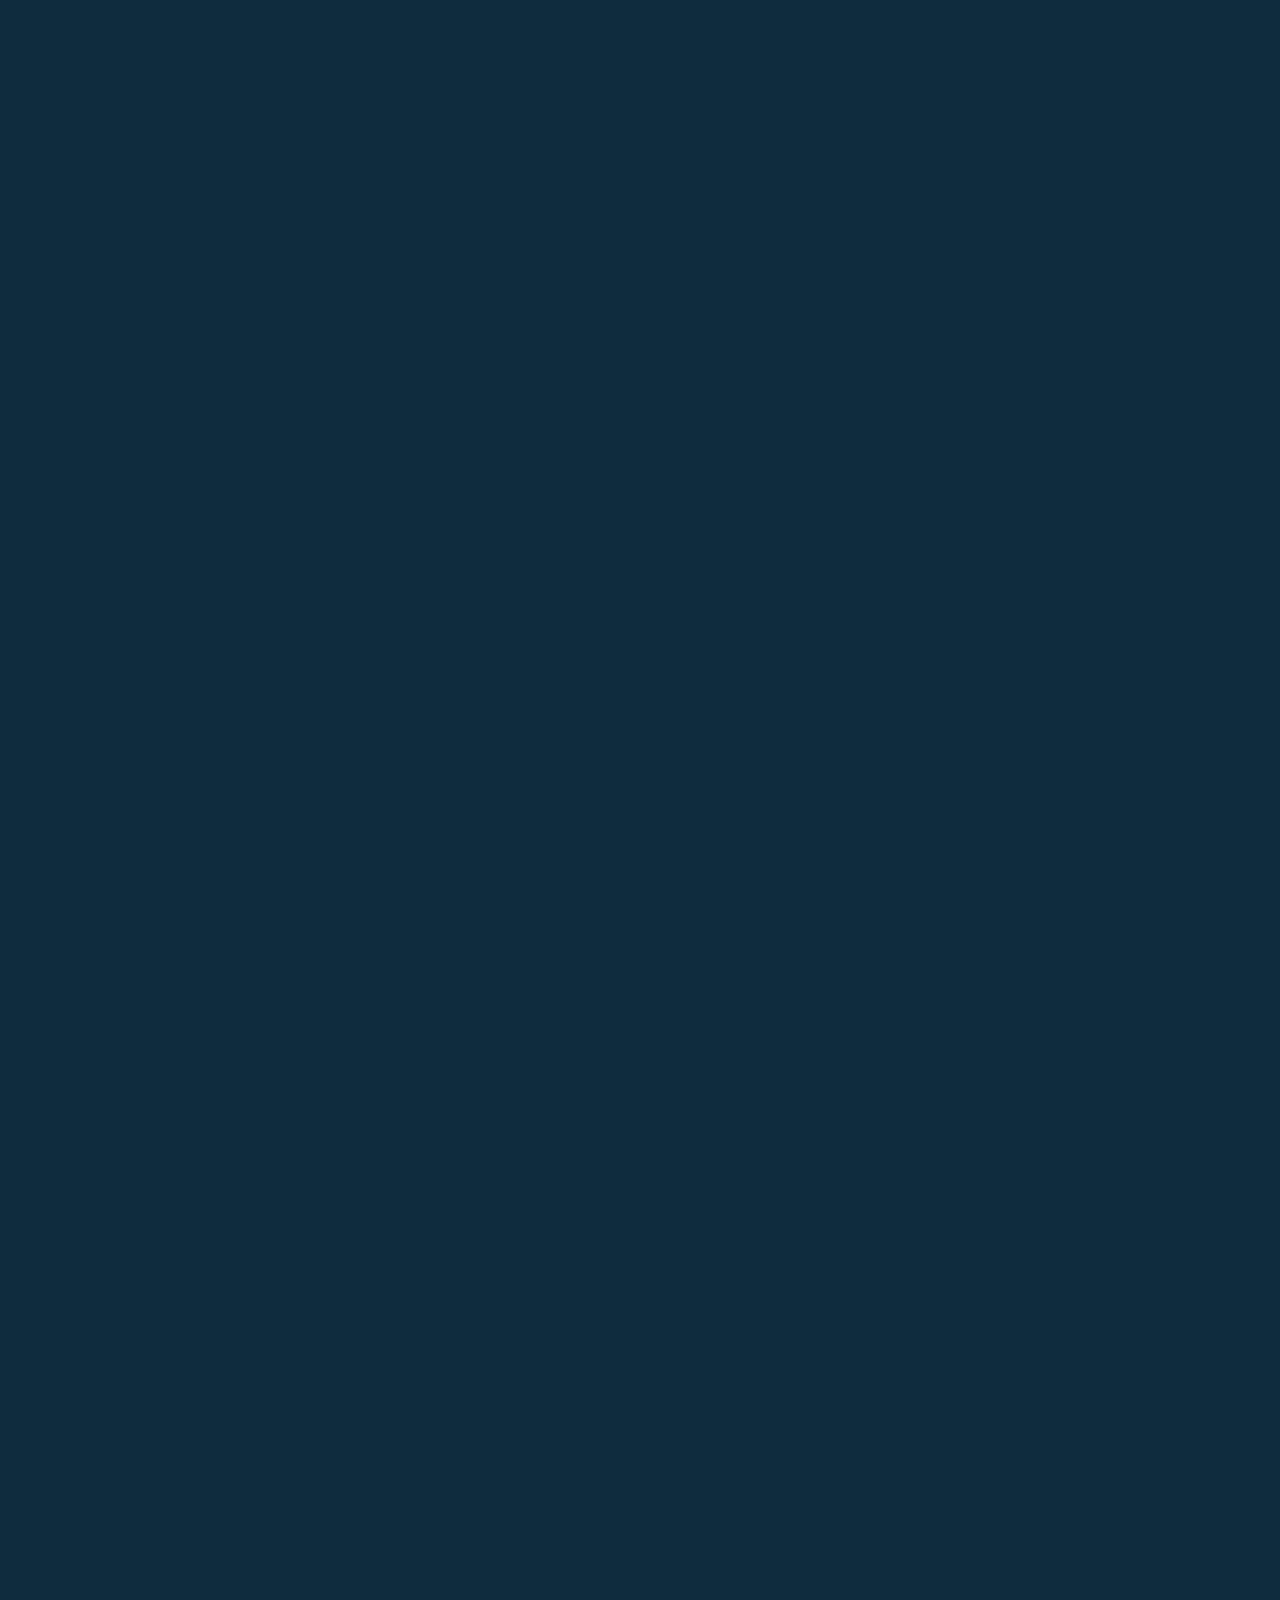
==== plantilla/index.html @ 94bebbf4 "Innovación Aplicada al Sector Productivo: plantilla, UT0 y UT1" ====
<!DOCTYPE html>
<html lang="es">
<head>
<meta charset="utf-8">
<meta name="viewport" content="width=device-width, initial-scale=1">
<title>Plantilla · Innovación Aplicada al Sector Productivo</title>
<link rel="preconnect" href="https://fonts.googleapis.com">
<link href="https://fonts.googleapis.com/css2?family=Plus+Jakarta+Sans:ital,wght@0,400;0,500;0,600;0,700;0,800;1,400;1,700&family=JetBrains+Mono:wght@400;600&display=swap" rel="stylesheet">
<link rel="stylesheet" href="../assets/iasp.css">
</head>
<body>
<deck-stage width="1920" height="1080">

<!-- 01 Portada de módulo -->
<section class="portada" data-label="Portada módulo" data-notas="Portada del módulo. Sustituir curso y subtítulo. La imagen es un WebP transparente en ut00/img/portada.webp; las manchas de color van en CSS." style="position:relative;padding:0;overflow:hidden;background:var(--bg)">
  <img src="../assets/mancha-coral.svg" alt="" style="position:absolute;right:0;top:0;width:480px;height:auto">
  <img src="../assets/mancha-azul.svg" alt="" style="position:absolute;left:0;bottom:0;width:760px;height:auto">
  <img src="../ut00/img/portada.webp" alt="" style="position:absolute;right:-25px;bottom:-127px;height:1121px;width:auto">
  <div style="position:absolute;left:var(--pad-x);top:64px;width:1000px">
    <div style="display:flex;align-items:center;gap:20px">
      <span style="width:20px;height:20px;border-radius:50%;background:var(--coral);display:block"></span>
      <span style="font-size:var(--type-small);font-weight:600;letter-spacing:.04em;text-transform:uppercase;color:var(--navy)">Ciclo Formativo de Grado Medio</span>
    </div>
    <p style="margin-top:84px;font-size:36px;font-weight:700;color:var(--coral)">Módulo profesional CL32</p>
    <h1 style="margin-top:14px;font-size:88px;font-weight:800;line-height:1.02;letter-spacing:-.03em;color:var(--navy)">Innovación<br>Aplicada al<br>Sector Productivo</h1>
    <p style="margin-top:36px;font-size:36px;line-height:1.3;font-weight:500;color:var(--muted);max-width:560px">De las ideas a la acción · Metodologías, proyectos y soluciones reales</p>
  </div>
  <div style="position:absolute;left:var(--pad-x);bottom:72px;font-size:22px;font-weight:600;text-transform:uppercase;letter-spacing:.03em;line-height:1.3;color:var(--navy)">
    <span style="display:block;width:70px;height:6px;border-radius:3px;background:var(--coral);margin-bottom:22px"></span>
    Contenidos actualizados<br>para el curso 2026 / 2027
  </div>
</section>

<!-- 02 Portada de unidad -->
<section data-label="Portada unidad" data-notas="Separador de unidad de trabajo. Cambiar número, título y subtítulo." style="display:flex;flex-direction:column;justify-content:flex-end;padding:var(--pad-top) var(--pad-x) var(--pad-bottom);position:relative;overflow:hidden">
  <span class="mancha arriba-dcha" style="width:640px;color:var(--coral)"></span>
  <span class="mancha abajo-izq" style="width:720px;color:var(--teal)"></span>
  <span class="mancha abajo-izq volteada" style="width:420px;color:var(--yellow)"></span>
  <p style="position:relative;font-size:180px;font-weight:800;line-height:1;color:var(--coral);letter-spacing:-.04em">UT 3</p>
  <h1 style="position:relative;font-size:var(--type-title);font-weight:800;line-height:1.12;max-width:1200px;margin-top:24px;color:var(--navy);text-wrap:balance">Metodologías y herramientas de innovación</h1>
  <p style="position:relative;font-size:var(--type-body);color:var(--muted);margin-top:32px;max-width:1100px;line-height:1.4">Design Thinking, Lean Startup y Business Model Canvas para pasar de un problema real a una propuesta defendible.</p>
</section>

<!-- 03 Índice -->
<section data-label="Índice" data-notas="Índice de contenidos de la unidad. Las sesiones de práctica van intercaladas entre los bloques." style="display:grid;grid-template-columns:1fr 1.4fr;gap:120px;padding:var(--pad-top) var(--pad-x) var(--pad-bottom)">
  <div>
    <p style="font-size:var(--type-small);font-weight:600;color:var(--blue);text-transform:uppercase;letter-spacing:.06em">Unidad 3</p>
    <h2 style="font-size:var(--type-title);font-weight:800;line-height:1.1;margin-top:20px;color:var(--navy)">Contenidos de la unidad</h2>
    <p style="font-size:var(--type-small);color:var(--muted);line-height:1.5;margin-top:var(--gap-title)">Seis sesiones: tres de práctica en equipo, dos de teoría y una de defensa. La teoría va justo antes de la práctica que la necesita.</p>
  </div>
  <ol style="list-style:none;padding:0;display:flex;flex-direction:column">
    <li style="display:grid;grid-template-columns:96px 1fr;align-items:center;padding:26px 0;border-bottom:2px solid var(--line);font-size:var(--type-body)"><span style="font-weight:800;color:var(--blue)">01</span><span>The Wallet Project: Design Thinking en una hora</span></li>
    <li style="display:grid;grid-template-columns:96px 1fr;align-items:center;padding:26px 0;border-bottom:2px solid var(--line);font-size:var(--type-body)"><span style="font-weight:800;color:var(--blue)">02</span><span>Técnicas de pensamiento creativo</span></li>
    <li style="display:grid;grid-template-columns:96px 1fr;align-items:center;padding:26px 0;border-bottom:2px solid var(--line);font-size:var(--type-body)"><span style="font-weight:800;color:var(--blue)">03</span><span>Las cinco fases del Design Thinking</span></li>
    <li style="display:grid;grid-template-columns:96px 1fr;align-items:center;padding:26px 0;border-bottom:2px solid var(--line);font-size:var(--type-body)"><span style="font-weight:800;color:var(--blue)">04</span><span>Lean Startup: crear, medir, aprender</span></li>
    <li style="display:grid;grid-template-columns:96px 1fr;align-items:center;padding:26px 0;border-bottom:2px solid var(--line);font-size:var(--type-body)"><span style="font-weight:800;color:var(--blue)">05</span><span>Business Model Canvas</span></li>
    <li style="display:grid;grid-template-columns:96px 1fr;align-items:center;padding:26px 0;font-size:var(--type-body)"><span style="font-weight:800;color:var(--blue)">06</span><span>Plan de implementación y viabilidad sencilla</span></li>
  </ol>
</section>

<!-- 04 Objetivos -->
<section data-label="Objetivos" data-notas="Criterios del RA3 en lenguaje de alumno." style="padding:var(--pad-top) var(--pad-x) var(--pad-bottom);display:flex;flex-direction:column">
  <p style="font-size:var(--type-small);font-weight:600;color:var(--blue);text-transform:uppercase;letter-spacing:.06em">Resultado de aprendizaje 3</p>
  <h2 style="font-size:var(--type-title);font-weight:800;line-height:1.1;margin-top:20px;color:var(--navy)">Qué vas a saber hacer</h2>
  <div style="display:grid;grid-template-columns:repeat(3,1fr);gap:40px;margin-top:var(--gap-title)">
    <div style="background:var(--white);border-radius:20px;padding:48px 44px;display:flex;flex-direction:column;gap:24px;box-shadow:0 2px 0 var(--line)">
      <span style="width:64px;height:64px;border-radius:16px;background:var(--coral);color:var(--white);display:grid;place-items:center;font-size:var(--type-small);font-weight:800">1</span>
      <p style="font-size:var(--type-body);font-weight:700;line-height:1.25;color:var(--navy)">Usar Design Thinking, Lean Startup y Canvas para generar ideas</p>
      <p style="font-size:var(--type-small);color:var(--muted);line-height:1.45">Con un reto real, en equipo y con entregables hechos en clase.</p>
    </div>
    <div style="background:var(--white);border-radius:20px;padding:48px 44px;display:flex;flex-direction:column;gap:24px;box-shadow:0 2px 0 var(--line)">
      <span style="width:64px;height:64px;border-radius:16px;background:var(--teal);color:var(--navy);display:grid;place-items:center;font-size:var(--type-small);font-weight:800">2</span>
      <p style="font-size:var(--type-body);font-weight:700;line-height:1.25;color:var(--navy)">Detectar oportunidades de innovación en una empresa del sector</p>
      <p style="font-size:var(--type-small);color:var(--muted);line-height:1.45">Entrevistar, observar y definir el problema antes de buscar la solución.</p>
    </div>
    <div style="background:var(--white);border-radius:20px;padding:48px 44px;display:flex;flex-direction:column;gap:24px;box-shadow:0 2px 0 var(--line)">
      <span style="width:64px;height:64px;border-radius:16px;background:var(--yellow);color:var(--navy);display:grid;place-items:center;font-size:var(--type-small);font-weight:800">3</span>
      <p style="font-size:var(--type-body);font-weight:700;line-height:1.25;color:var(--navy)">Planificar la propuesta y valorar si es viable</p>
      <p style="font-size:var(--type-small);color:var(--muted);line-height:1.45">Un plan de implementación básico y una cuenta sencilla de ingresos y gastos.</p>
    </div>
  </div>
</section>

<!-- 05 Texto + imagen -->
<section data-label="Texto + imagen" data-notas="Plantilla estándar de contenido con una figura a la derecha. La figura lleva crédito al pasar el ratón y se amplía con clic." style="display:grid;grid-template-columns:1fr 760px;gap:100px;padding:var(--pad-top) var(--pad-x) var(--pad-bottom)">
  <div style="display:flex;flex-direction:column">
    <p style="font-size:var(--type-small);font-weight:600;color:var(--blue);text-transform:uppercase;letter-spacing:.06em">3.1 Empatizar</p>
    <h2 style="font-size:var(--type-title);font-weight:800;line-height:1.1;margin-top:20px;color:var(--navy);text-wrap:balance">Antes de la solución, el problema</h2>
    <p style="font-size:var(--type-body);line-height:1.5;margin-top:var(--gap-title)">La fase de empatía sirve para entender qué necesita la persona para la que diseñas, no qué te gustaría venderle. Se pregunta, se observa y se anota sin juzgar.</p>
    <ul style="padding:0;list-style:none;display:flex;flex-direction:column;gap:var(--gap-item);margin-top:var(--gap-item);font-size:var(--type-body);line-height:1.4">
      <li style="display:flex;gap:24px"><span style="color:var(--yellow);font-weight:800">—</span><span>Entrevista en profundidad: preguntar por qué, no solo qué</span></li>
      <li style="display:flex;gap:24px"><span style="color:var(--yellow);font-weight:800">—</span><span>Observación directa de cómo usa el producto o servicio</span></li>
      <li style="display:flex;gap:24px"><span style="color:var(--yellow);font-weight:800">—</span><span>Mapa de empatía: qué piensa, oye, ve, dice y hace</span></li>
    </ul>
  </div>
  <div style="display:flex;flex-direction:column;gap:20px;min-height:0">
    <figure class="foto" style="flex:1">
      <img src="img/mapa-empatia.jpg" alt="Mapa de empatía rellenado en una sesión de trabajo" title="Imagen de muestra · elaboración propia">
      <figcaption class="credito"><b>Mapa de empatía</b>. Imagen de muestra, elaboración propia. Sustituir por la foto real con su crédito y licencia.</figcaption>
    </figure>
    <p style="font-size:var(--type-caption);color:var(--muted);line-height:1.4">Figura 3.1. Mapa de empatía de un equipo. Haz clic en la foto para verla en grande.</p>
  </div>
</section>

<!-- 06 Definición -->
<section data-label="Definición" data-notas="Concepto clave en grande. Definición de la RAE en una tarjeta tipo nota adhesiva; la fuente va debajo." style="padding:var(--pad-top) var(--pad-x) var(--pad-bottom);display:grid;grid-template-columns:1fr 1fr;gap:120px;align-items:center;position:relative;overflow:hidden">
  <span class="mancha abajo-izq volteada" style="width:520px;color:var(--teal)"></span>
  <div style="position:relative">
    <p style="font-size:var(--type-small);font-weight:600;color:var(--coral);text-transform:uppercase;letter-spacing:.06em">Concepto clave</p>
    <h2 style="font-size:var(--type-hero);font-weight:800;line-height:1.02;margin-top:24px;letter-spacing:-.02em;color:var(--navy)">Innovación</h2>
  </div>
  <div style="position:relative;background:var(--yellow);color:var(--navy);border-radius:8px;padding:64px 60px;transform:rotate(-1.5deg);box-shadow:0 18px 40px rgba(23,36,51,.14)">
    <p style="font-size:var(--type-subtitle);font-weight:700;line-height:1.3">Creación o modificación de un producto, y su introducción en un mercado.</p>
    <p style="font-size:var(--type-caption);line-height:1.5;margin-top:var(--gap-item);color:rgba(23,36,51,.7)">Real Academia Española, <em>Diccionario de la lengua española</em>, entrada «innovación», acepción 2.</p>
  </div>
</section>

<!-- 07 Pasos -->
<section data-label="Pasos" data-notas="Procedimiento en pasos numerados. Aquí, las cinco fases del Design Thinking." style="padding:var(--pad-top) var(--pad-x) var(--pad-bottom);display:flex;flex-direction:column">
  <p style="font-size:var(--type-small);font-weight:600;color:var(--blue);text-transform:uppercase;letter-spacing:.06em">3.2 Design Thinking</p>
  <h2 style="font-size:var(--type-title);font-weight:800;line-height:1.1;margin-top:20px;color:var(--navy)">Las cinco fases</h2>
  <div style="display:grid;grid-template-columns:repeat(5,1fr);gap:32px;margin-top:var(--gap-title)">
    <div style="display:flex;flex-direction:column;gap:28px">
      <div style="display:flex;align-items:center;gap:20px"><span style="width:72px;height:72px;border-radius:50%;background:var(--coral);color:var(--white);display:grid;place-items:center;font-size:var(--type-small);font-weight:800;flex:none">1</span><span style="flex:1;height:4px;background:var(--line)"></span></div>
      <p style="font-size:var(--type-body);font-weight:700;color:var(--navy);line-height:1.25">Empatizar</p>
      <p style="font-size:var(--type-small);color:var(--muted);line-height:1.45">Entrevistar y observar a las personas.</p>
    </div>
    <div style="display:flex;flex-direction:column;gap:28px">
      <div style="display:flex;align-items:center;gap:20px"><span style="width:72px;height:72px;border-radius:50%;background:var(--orange);color:var(--white);display:grid;place-items:center;font-size:var(--type-small);font-weight:800;flex:none">2</span><span style="flex:1;height:4px;background:var(--line)"></span></div>
      <p style="font-size:var(--type-body);font-weight:700;color:var(--navy);line-height:1.25">Definir</p>
      <p style="font-size:var(--type-small);color:var(--muted);line-height:1.45">Escribir el problema como un reto concreto.</p>
    </div>
    <div style="display:flex;flex-direction:column;gap:28px">
      <div style="display:flex;align-items:center;gap:20px"><span style="width:72px;height:72px;border-radius:50%;background:var(--yellow);color:var(--navy);display:grid;place-items:center;font-size:var(--type-small);font-weight:800;flex:none">3</span><span style="flex:1;height:4px;background:var(--line)"></span></div>
      <p style="font-size:var(--type-body);font-weight:700;color:var(--navy);line-height:1.25">Idear</p>
      <p style="font-size:var(--type-small);color:var(--muted);line-height:1.45">Muchas ideas, sin filtrar todavía.</p>
    </div>
    <div style="display:flex;flex-direction:column;gap:28px">
      <div style="display:flex;align-items:center;gap:20px"><span style="width:72px;height:72px;border-radius:50%;background:var(--teal);color:var(--navy);display:grid;place-items:center;font-size:var(--type-small);font-weight:800;flex:none">4</span><span style="flex:1;height:4px;background:var(--line)"></span></div>
      <p style="font-size:var(--type-body);font-weight:700;color:var(--navy);line-height:1.25">Prototipar</p>
      <p style="font-size:var(--type-small);color:var(--muted);line-height:1.45">Construir algo barato que se pueda tocar.</p>
    </div>
    <div style="display:flex;flex-direction:column;gap:28px">
      <div style="display:flex;align-items:center;gap:20px"><span style="width:72px;height:72px;border-radius:50%;background:var(--pink);color:var(--navy);display:grid;place-items:center;font-size:var(--type-small);font-weight:800;flex:none">5</span></div>
      <p style="font-size:var(--type-body);font-weight:700;color:var(--navy);line-height:1.25">Testear</p>
      <p style="font-size:var(--type-small);color:var(--muted);line-height:1.45">Probarlo con el usuario y anotar qué cambiar.</p>
    </div>
  </div>
</section>

<!-- 08 Tabla -->
<section data-label="Tabla" data-notas="Plantilla de tabla. Los datos de la tabla se citan en el pie." style="padding:var(--pad-top) var(--pad-x) var(--pad-bottom);display:flex;flex-direction:column">
  <p style="font-size:var(--type-small);font-weight:600;color:var(--blue);text-transform:uppercase;letter-spacing:.06em">3.3 Idear</p>
  <h2 style="font-size:var(--type-title);font-weight:800;line-height:1.1;margin-top:20px;color:var(--navy)">Técnicas de pensamiento creativo</h2>
  <table style="width:100%;border-collapse:collapse;margin-top:var(--gap-title);font-size:var(--type-small);background:var(--white);border-radius:20px;overflow:hidden">
    <thead>
      <tr style="background:var(--teal);color:var(--navy);text-align:left">
        <th style="padding:26px 36px;font-weight:700">Técnica</th>
        <th style="padding:26px 36px;font-weight:700">Qué se hace</th>
        <th style="padding:26px 36px;font-weight:700">Cuándo usarla</th>
      </tr>
    </thead>
    <tbody>
      <tr style="border-bottom:2px solid var(--line)"><td style="padding:26px 36px;font-weight:700;color:var(--navy)">Lluvia de ideas</td><td style="padding:26px 36px">Todas las ideas valen, se anotan sin discutirlas</td><td style="padding:26px 36px">Al empezar, para abrir opciones</td></tr>
      <tr style="border-bottom:2px solid var(--line)"><td style="padding:26px 36px;font-weight:700;color:var(--navy)">SCAMPER</td><td style="padding:26px 36px">Siete preguntas sobre un producto que ya existe</td><td style="padding:26px 36px">Para mejorar algo conocido</td></tr>
      <tr style="border-bottom:2px solid var(--line)"><td style="padding:26px 36px;font-weight:700;color:var(--navy)">Seis sombreros</td><td style="padding:26px 36px">Cada persona mira la idea desde un punto de vista</td><td style="padding:26px 36px">Para evaluar una idea sin discutir</td></tr>
      <tr><td style="padding:26px 36px;font-weight:700;color:var(--navy)">Crazy 8s</td><td style="padding:26px 36px">Ocho bocetos en ocho minutos, uno por minuto</td><td style="padding:26px 36px">Para forzar cantidad y rapidez</td></tr>
    </tbody>
  </table>
  <p style="font-size:var(--type-caption);color:var(--muted);margin-top:28px">Tabla 3.1. Resumen de las técnicas vistas en clase.</p>
</section>

<!-- 09 Comparativa -->
<section data-label="Comparativa" data-notas="Dos columnas enfrentadas, una de color y otra blanca." style="padding:var(--pad-top) var(--pad-x) var(--pad-bottom);display:flex;flex-direction:column">
  <p style="font-size:var(--type-small);font-weight:600;color:var(--blue);text-transform:uppercase;letter-spacing:.06em">3.4 Lean Startup</p>
  <h2 style="font-size:var(--type-title);font-weight:800;line-height:1.1;margin-top:20px;color:var(--navy)">Prototipo frente a producto mínimo viable</h2>
  <div style="display:grid;grid-template-columns:1fr 1fr;gap:48px;margin-top:var(--gap-title);flex:1">
    <div style="background:var(--teal);color:var(--navy);border-radius:24px;padding:56px">
      <h3 style="font-size:var(--type-subtitle);font-weight:800">Prototipo</h3>
      <ul style="padding:0;list-style:none;display:flex;flex-direction:column;gap:var(--gap-item);margin-top:40px;font-size:var(--type-small);line-height:1.4">
        <li style="display:flex;gap:20px"><span style="color:var(--white)">●</span><span>Sirve para probar una idea con usuarios</span></li>
        <li style="display:flex;gap:20px"><span style="color:var(--white)">●</span><span>Puede ser de papel, cartón o piezas de Lego</span></li>
        <li style="display:flex;gap:20px"><span style="color:var(--white)">●</span><span>No se vende: se enseña y se tira</span></li>
      </ul>
    </div>
    <div style="background:var(--white);border:3px solid var(--line);border-radius:24px;padding:56px">
      <h3 style="font-size:var(--type-subtitle);font-weight:800;color:var(--navy)">Producto mínimo viable</h3>
      <ul style="padding:0;list-style:none;display:flex;flex-direction:column;gap:var(--gap-item);margin-top:40px;font-size:var(--type-small);line-height:1.4">
        <li style="display:flex;gap:20px"><span style="color:var(--coral)">●</span><span>Versión mínima que llega a clientes reales</span></li>
        <li style="display:flex;gap:20px"><span style="color:var(--coral)">●</span><span>Funciona de verdad, aunque haga poco</span></li>
        <li style="display:flex;gap:20px"><span style="color:var(--coral)">●</span><span>Se mide su uso y se decide si seguir o cambiar</span></li>
      </ul>
    </div>
  </div>
</section>

<!-- 10 Código: plantilla de texto -->
<section data-label="Código" data-notas="Bloque monoespaciado oscuro (como la pantalla del portátil de la portada) para fórmulas o plantillas de texto que se rellenan. Aquí, la frase de punto de vista de The Wallet Project." style="display:grid;grid-template-columns:1fr 1.25fr;gap:96px;padding:var(--pad-top) var(--pad-x) var(--pad-bottom)">
  <div>
    <p style="font-size:var(--type-small);font-weight:600;color:var(--blue);text-transform:uppercase;letter-spacing:.06em">3.2 Definir</p>
    <h2 style="font-size:var(--type-title);font-weight:800;line-height:1.1;margin-top:20px;color:var(--navy);text-wrap:balance">La frase de punto de vista</h2>
    <p style="font-size:var(--type-small);line-height:1.5;color:var(--muted);margin-top:var(--gap-title)">Resume lo que has aprendido en la entrevista en una sola frase. La <code style="font-family:'JetBrains Mono',monospace;background:rgba(83,210,206,.25);padding:2px 12px;border-radius:8px;color:var(--navy)">necesidad</code> es un verbo, no una solución. El <code style="font-family:'JetBrains Mono',monospace;background:rgba(83,210,206,.25);padding:2px 12px;border-radius:8px;color:var(--navy)">hallazgo</code> es algo que te ha sorprendido.</p>
  </div>
  <div style="background:var(--dark);border-radius:20px;overflow:hidden;display:flex;flex-direction:column;box-shadow:0 18px 40px rgba(23,36,51,.18)">
    <div style="display:flex;align-items:center;gap:16px;padding:20px 32px;background:rgba(255,255,255,.06);font-size:var(--type-caption);color:#9FB8C2">
      <span style="width:16px;height:16px;border-radius:50%;background:var(--coral);display:block"></span>
      <span style="width:16px;height:16px;border-radius:50%;background:var(--yellow);display:block;margin-left:-6px"></span>
      <span style="width:16px;height:16px;border-radius:50%;background:var(--teal);display:block;margin-left:-6px"></span>
      <span style="margin-left:12px">plantilla — punto de vista</span>
    </div>
    <pre style="margin:0;padding:40px;font-family:'JetBrains Mono',monospace;font-size:var(--type-small);line-height:1.6;color:#EAF2F4;white-space:pre-wrap"><span style="color:var(--yellow)">[Nombre]</span> necesita una forma de
<span style="color:var(--yellow)">[necesidad, con verbo]</span>
porque / pero / sorprendentemente
<span style="color:var(--yellow)">[hallazgo de la entrevista]</span>.

<span style="color:var(--teal)">Ejemplo:</span> Marta necesita una forma de
llevar solo lo imprescindible
porque odia notar la cartera en el bolsillo.</pre>
  </div>
</section>

<!-- 11 Imagen completa -->
<section data-label="Imagen completa" data-notas="Foto a sangre con título en placa. El crédito está en la figura, a la derecha para no quedar bajo la placa." style="position:relative;padding:0;overflow:hidden;background:var(--dark)">
  <figure class="foto credito-dcha" style="position:absolute;inset:0;border-radius:0">
    <img src="img/sesion.jpg" alt="Sesión de prototipado en el aula" title="Imagen de muestra · elaboración propia">
    <figcaption class="credito"><b>Sesión de prototipado</b>. Imagen de muestra, elaboración propia.</figcaption>
  </figure>
  <div style="position:absolute;left:var(--pad-x);bottom:var(--pad-bottom);background:var(--dark);color:var(--white);padding:40px 56px;border-radius:20px;max-width:1000px;pointer-events:none">
    <p style="font-size:var(--type-small);font-weight:600;color:var(--yellow);text-transform:uppercase;letter-spacing:.06em">Figura 3.4</p>
    <h2 style="font-size:var(--type-subtitle);font-weight:800;line-height:1.15;margin-top:12px">Sesión de prototipado en el aula</h2>
  </div>
</section>

<!-- 12 Dos imágenes -->
<section data-label="Dos imágenes" data-notas="Dos figuras con pie, cada una con su crédito." style="padding:var(--pad-top) var(--pad-x) var(--pad-bottom);display:flex;flex-direction:column">
  <p style="font-size:var(--type-small);font-weight:600;color:var(--blue);text-transform:uppercase;letter-spacing:.06em">3.2 Prototipar</p>
  <h2 style="font-size:var(--type-title);font-weight:800;line-height:1.1;margin-top:20px;color:var(--navy)">Baja y alta fidelidad</h2>
  <div style="display:grid;grid-template-columns:1fr 1fr;gap:48px;margin-top:var(--gap-title);flex:1;min-height:0">
    <div style="display:flex;flex-direction:column;gap:20px;min-height:0">
      <figure class="foto" style="flex:1">
        <img src="img/prototipo-papel.jpg" alt="Prototipo de una aplicación dibujado en papel" title="Imagen de muestra · elaboración propia">
        <figcaption class="credito"><b>Prototipo en papel</b>. Imagen de muestra, elaboración propia.</figcaption>
      </figure>
      <p style="font-size:var(--type-small);line-height:1.4"><strong style="color:var(--navy)">Baja fidelidad.</strong> Papel, cartulina o Lego. Se hace en minutos y se cambia sin pena.</p>
    </div>
    <div style="display:flex;flex-direction:column;gap:20px;min-height:0">
      <figure class="foto" style="flex:1">
        <img src="img/prototipo-digital.jpg" alt="Prototipo digital de una aplicación en pantalla" title="Imagen de muestra · elaboración propia">
        <figcaption class="credito"><b>Prototipo digital</b>. Imagen de muestra, elaboración propia.</figcaption>
      </figure>
      <p style="font-size:var(--type-small);line-height:1.4"><strong style="color:var(--navy)">Alta fidelidad.</strong> Pantallas navegables hechas con una herramienta de diseño. Solo cuando la idea ya está probada.</p>
    </div>
  </div>
</section>

<!-- 13 Galería -->
<section data-label="Galería" data-notas="Varias fotos en el mismo hueco. Cada elemento de la lista con data-ir salta a su foto." style="display:grid;grid-template-columns:1fr 760px;gap:96px;padding:var(--pad-top) var(--pad-x) var(--pad-bottom)">
  <div style="display:flex;flex-direction:column;min-width:0">
    <p style="font-size:var(--type-small);font-weight:600;color:var(--blue);text-transform:uppercase;letter-spacing:.06em">3.1 Empatizar</p>
    <h2 style="font-size:var(--type-title);font-weight:800;line-height:1.1;margin-top:20px;color:var(--navy);text-wrap:balance">Tres herramientas para conocer al usuario</h2>
    <p style="font-size:var(--type-small);line-height:1.5;color:var(--muted);margin-top:var(--gap-item)">Pulsa cada herramienta para ver su foto.</p>
    <div style="display:flex;flex-direction:column;gap:22px;margin-top:var(--gap-item)">
      <div data-ir="1" style="display:flex;gap:28px;align-items:flex-start;padding:10px 14px;margin:-10px -14px">
        <span style="width:64px;height:64px;border-radius:50%;background:var(--blue);color:var(--white);display:grid;place-items:center;font-size:var(--type-caption);font-weight:800;flex:none">1</span>
        <div><p style="font-size:var(--type-small);font-weight:700;color:var(--navy);line-height:1.25">Entrevista en profundidad</p><p style="font-size:var(--type-caption);color:var(--muted);line-height:1.45;margin-top:6px">Preguntas abiertas, silencios y muchos porqués. Se graba con permiso.</p></div>
      </div>
      <div data-ir="2" style="display:flex;gap:28px;align-items:flex-start;padding:10px 14px;margin:-10px -14px">
        <span style="width:64px;height:64px;border-radius:50%;background:var(--blue);color:var(--white);display:grid;place-items:center;font-size:var(--type-caption);font-weight:800;flex:none">2</span>
        <div><p style="font-size:var(--type-small);font-weight:700;color:var(--navy);line-height:1.25">Los cinco porqués</p><p style="font-size:var(--type-caption);color:var(--muted);line-height:1.45;margin-top:6px">Preguntar por qué cinco veces seguidas hasta llegar a la causa de fondo.</p></div>
      </div>
      <div data-ir="3" style="display:flex;gap:28px;align-items:flex-start;padding:10px 14px;margin:-10px -14px">
        <span style="width:64px;height:64px;border-radius:50%;background:var(--blue);color:var(--white);display:grid;place-items:center;font-size:var(--type-caption);font-weight:800;flex:none">3</span>
        <div><p style="font-size:var(--type-small);font-weight:700;color:var(--navy);line-height:1.25">Mapa de empatía</p><p style="font-size:var(--type-caption);color:var(--muted);line-height:1.45;margin-top:6px">Qué piensa, oye, ve, dice y hace, y qué le cuesta y qué quiere conseguir.</p></div>
      </div>
    </div>
  </div>
  <div class="galeria">
    <figure class="foto" data-pie="<b>Figura 3.5.</b> Entrevista en profundidad: dos personas preguntan, una toma notas.">
      <img src="img/entrevista.jpg" alt="Entrevista en profundidad a un usuario" title="Imagen de muestra · elaboración propia">
      <figcaption class="credito"><b>Entrevista</b>. Imagen de muestra, elaboración propia.</figcaption>
    </figure>
    <figure class="foto" data-pie="<b>Figura 3.6.</b> Los cinco porqués encadenados en una hoja.">
      <img src="img/cinco-porques.jpg" alt="Hoja con la cadena de los cinco porqués" title="Imagen de muestra · elaboración propia">
      <figcaption class="credito"><b>Cinco porqués</b>. Imagen de muestra, elaboración propia.</figcaption>
    </figure>
    <figure class="foto" data-pie="<b>Figura 3.7.</b> Mapa de empatía con sus seis zonas rellenadas con notas adhesivas.">
      <img src="img/mapa-empatia.jpg" alt="Mapa de empatía rellenado con notas adhesivas" title="Imagen de muestra · elaboración propia">
      <figcaption class="credito"><b>Mapa de empatía</b>. Imagen de muestra, elaboración propia.</figcaption>
    </figure>
  </div>
</section>

<!-- 14 Vídeo -->
<section data-label="Vídeo" data-notas="Vídeo embebido. Sustituir la URL del iframe y anotar duración y hasta qué minuto se ve." style="padding:var(--pad-top) var(--pad-x) var(--pad-bottom);display:grid;grid-template-columns:minmax(0,1fr) 560px;gap:80px">
  <div style="display:flex;flex-direction:column;gap:20px;min-width:0">
    <div style="flex:1;background:var(--dark);border-radius:20px;overflow:hidden;position:relative">
      <iframe src="https://www.youtube-nocookie.com/embed/aqz-KE-bpKQ" title="Vídeo de la unidad" allow="accelerometer; autoplay; clipboard-write; encrypted-media; gyroscope; picture-in-picture" allowfullscreen="true" style="position:absolute;inset:0;width:100%;height:100%;border:0"></iframe>
    </div>
    <p style="font-size:var(--type-caption);color:var(--muted)">Vídeo 3.1. Sustituir por el enlace de inserción del vídeo (YouTube, Vimeo o archivo propio).</p>
  </div>
  <div>
    <p style="font-size:var(--type-small);font-weight:600;color:var(--blue);text-transform:uppercase;letter-spacing:.06em">3.2 Vídeo</p>
    <h2 style="font-size:var(--type-subtitle);font-weight:800;line-height:1.15;margin-top:20px;color:var(--navy);text-wrap:balance">Un equipo prototipa en cinco minutos</h2>
    <p style="font-size:var(--type-small);line-height:1.5;color:var(--muted);margin-top:var(--gap-item)">Fíjate en cuántas veces cambian el prototipo después de enseñárselo al usuario. Al terminar lo comentamos.</p>
    <ul style="padding:0;list-style:none;display:flex;flex-direction:column;gap:20px;margin-top:var(--gap-title);font-size:var(--type-small);line-height:1.4">
      <li style="display:flex;gap:20px"><span style="color:var(--yellow);font-weight:800">—</span><span>Duración: 5 min</span></li>
      <li style="display:flex;gap:20px"><span style="color:var(--yellow);font-weight:800">—</span><span>Ver hasta el minuto 3:40</span></li>
    </ul>
  </div>
</section>

<!-- 15 Quiz -->
<section data-label="Quiz" data-notas="Pregunta de opción múltiple. data-correct es el índice de la opción correcta, empezando en 0." style="padding:var(--pad-top) var(--pad-x) var(--pad-bottom);display:grid;grid-template-columns:1fr 1.2fr;gap:96px;align-items:center;position:relative;overflow:hidden">
  <span class="mancha arriba-dcha" style="width:380px;color:var(--pink)"></span>
  <div class="quiz" data-correct="2" data-ok="Correcto. En la fase de prototipado se construye algo que el usuario pueda probar." data-ko="No. Piensa en qué fase se construye algo con las manos." style="display:contents">
    <div style="position:relative">
      <span class="pill">Comprueba lo aprendido</span>
      <h2 style="font-size:var(--type-subtitle);font-weight:800;line-height:1.2;margin-top:32px;color:var(--navy);text-wrap:balance">¿En qué fase del Design Thinking se construye algo que el usuario pueda probar?</h2>
      <p class="quiz-fb">Selecciona una opción.</p>
      <button class="btn btn-ghost quiz-reset" style="margin-top:var(--gap-item)">Reiniciar</button>
    </div>
    <div class="quiz-opts" style="position:relative">
      <button class="quiz-opt"><span class="letra">A</span><span>Empatizar</span></button>
      <button class="quiz-opt"><span class="letra">B</span><span>Definir</span></button>
      <button class="quiz-opt"><span class="letra">C</span><span>Prototipar</span></button>
      <button class="quiz-opt"><span class="letra">D</span><span>Testear</span></button>
    </div>
  </div>
</section>

<!-- 16 Pregunta a la clase (texto) -->
<section data-label="Pregunta a la clase" data-notas="Lanzar la pregunta, dejar que respondan y revelar las ideas del profesor. Las ideas del panel son opiniones para el debate, no materia de examen." style="display:grid;grid-template-columns:1fr 1.1fr;gap:96px;padding:var(--pad-top) var(--pad-x) var(--pad-bottom);align-items:center">
  <div>
    <img class="icono" src="../assets/question.png" alt="">
    <p style="font-size:var(--type-small);font-weight:600;color:var(--blue);text-transform:uppercase;letter-spacing:.06em;margin-top:var(--gap-item)">Pregunta a la clase</p>
    <h2 style="font-size:var(--type-title);font-weight:800;line-height:1.12;margin-top:20px;color:var(--navy);text-wrap:balance">¿Qué producto o servicio os ha cambiado la vida en los últimos cinco años?</h2>
    <p style="font-size:var(--type-small);line-height:1.5;color:var(--muted);margin-top:var(--gap-item)">Pensad en algo que ahora usáis a diario y que hace cinco años no existía o no usabais.</p>
  </div>
  <div class="revela">
    <div class="revela-cuerpo">
      <p style="font-size:var(--type-caption);font-weight:700;color:var(--blue);text-transform:uppercase;letter-spacing:.06em">Ideas</p>
      <ul style="list-style:none;padding:0;margin-top:24px;display:flex;flex-direction:column;gap:22px;font-size:var(--type-body);line-height:1.35">
        <li style="display:flex;gap:20px"><span style="color:var(--yellow);font-weight:800">●</span><span><b>Pagar con el móvil</b>: la cartera se queda en casa.</span></li>
        <li style="display:flex;gap:20px"><span style="color:var(--yellow);font-weight:800">●</span><span><b>Asistentes de IA</b>: escribir, resumir y programar con ayuda.</span></li>
        <li style="display:flex;gap:20px"><span style="color:var(--yellow);font-weight:800">●</span><span><b>Entrega en el mismo día</b>: comprar hoy y tenerlo hoy.</span></li>
        <li style="display:flex;gap:20px"><span style="color:var(--yellow);font-weight:800">●</span><span><b>Vídeo corto</b>: la forma en que se descubre música, noticias y productos.</span></li>
      </ul>
    </div>
    <button class="btn btn-primary revela-btn">Ver ideas</button>
  </div>
</section>

<!-- 17 Pregunta a la clase (imagen) -->
<section data-label="Pregunta a la clase (imagen)" data-notas="Variante con una cifra o imagen como respuesta. Dato de la guía del facilitador de The Wallet Project (d.school, Stanford)." style="display:flex;flex-direction:column;padding:var(--pad-top) var(--pad-x) var(--pad-bottom);gap:var(--gap-title)">
  <div style="display:flex;align-items:center;gap:40px">
    <img class="icono" src="../assets/question.png" alt="" style="flex:none;width:120px;height:120px">
    <div>
      <p style="font-size:var(--type-small);font-weight:600;color:var(--blue);text-transform:uppercase;letter-spacing:.06em">Pregunta a la clase</p>
      <h2 style="font-size:var(--type-subtitle);font-weight:800;line-height:1.15;margin-top:12px;color:var(--navy);text-wrap:balance">¿Cuánto se tarda en recorrer las cinco fases con The Wallet Project?</h2>
    </div>
  </div>
  <div class="revela" style="flex:1;min-height:0">
    <div class="revela-cuerpo" style="height:100%;display:grid;grid-template-columns:1.4fr 1fr;gap:48px;align-items:center">
      <figure class="foto">
        <img src="img/prototipo-papel.jpg" alt="Prototipo de cartera hecho con papel y cinta" title="Imagen de muestra · elaboración propia">
        <figcaption class="credito"><b>Prototipo de cartera</b>. Imagen de muestra, elaboración propia.</figcaption>
      </figure>
      <div>
        <p style="font-size:var(--type-hero);font-weight:800;color:var(--navy);line-height:1;letter-spacing:-.02em">1 hora</p>
        <p style="font-size:var(--type-small);color:var(--muted);line-height:1.5;margin-top:20px">Nueve pasos cronometrados, 56 minutos en total, más la puesta en común. Es lo primero que haremos en esta unidad.</p>
      </div>
    </div>
    <button class="btn btn-primary revela-btn">Revelar</button>
  </div>
</section>

<!-- 18 Cifra destacada -->
<section data-label="Cifra destacada" data-notas="Dato destacado en grande, con dos datos secundarios." style="display:grid;grid-template-columns:1fr 1fr;padding:var(--pad-top) var(--pad-x) var(--pad-bottom);align-items:center;gap:120px">
  <div>
    <p style="font-size:220px;font-weight:800;line-height:1;color:var(--blue);letter-spacing:-.04em">9</p>
    <p style="font-size:var(--type-subtitle);font-weight:700;color:var(--navy);margin-top:16px">Bloques del Business Model Canvas</p>
  </div>
  <div style="display:flex;flex-direction:column;gap:var(--gap-item)">
    <p style="font-size:var(--type-body);line-height:1.5">Un lienzo de una página que describe cómo una empresa crea valor, a quién se lo entrega y cómo gana dinero con ello.</p>
    <div style="display:grid;grid-template-columns:1fr 1fr;gap:32px">
      <div style="background:var(--white);border-radius:20px;padding:36px;box-shadow:0 2px 0 var(--line)"><p style="font-size:var(--type-title);font-weight:800;color:var(--navy)">5</p><p style="font-size:var(--type-caption);color:var(--muted);margin-top:8px">Fases del Design Thinking</p></div>
      <div style="background:var(--white);border-radius:20px;padding:36px;box-shadow:0 2px 0 var(--line)"><p style="font-size:var(--type-title);font-weight:800;color:var(--navy)">3</p><p style="font-size:var(--type-caption);color:var(--muted);margin-top:8px">Pasos del ciclo Lean: crear, medir, aprender</p></div>
    </div>
  </div>
</section>

<!-- 19 Cita -->
<section data-label="Cita" data-notas="Cita literal con su fuente. Aquí, las orientaciones metodológicas del currículo." style="padding:var(--pad-top) var(--pad-x) var(--pad-bottom);display:flex;flex-direction:column;justify-content:center;position:relative;overflow:hidden">
  <span class="mancha abajo-izq" style="width:560px;color:var(--yellow)"></span>
  <span class="mancha arriba-dcha" style="width:360px;color:var(--teal)"></span>
  <span style="position:relative;font-size:200px;line-height:.6;color:var(--coral);font-weight:800">“</span>
  <p style="position:relative;font-size:var(--type-subtitle);font-weight:600;line-height:1.35;max-width:1500px;margin-top:40px;color:var(--navy);text-wrap:pretty">Se recomienda que el desarrollo de las clases sea principalmente práctico.</p>
  <p style="position:relative;font-size:var(--type-small);color:var(--muted);margin-top:var(--gap-title)">ORDEN EDU/411/2025, de 15 de abril · Currículo del módulo Innovación Aplicada al Sector Productivo, orientaciones pedagógicas</p>
</section>

<!-- 20 Ejercicio -->
<section data-label="Ejercicio" data-notas="Sesión de práctica. Enunciado para el alumno y ficha con duración, modalidad, entrega y material." style="display:grid;grid-template-columns:1fr 1fr;gap:96px;padding:var(--pad-top) var(--pad-x) var(--pad-bottom)">
  <div>
    <span class="pill">Práctica 3.2</span>
    <h2 style="font-size:var(--type-title);font-weight:800;line-height:1.1;margin-top:32px;color:var(--navy);text-wrap:balance">Design Thinking, parte 1: empatizar y definir</h2>
    <p style="font-size:var(--type-body);line-height:1.5;margin-top:var(--gap-title)">Con vuestro reto elegido, entrevistad a dos personas que lo vivan, rellenad el mapa de empatía y escribid el reto como una pregunta que empiece por «¿Cómo podríamos…?».</p>
  </div>
  <div style="background:var(--white);border-radius:24px;padding:56px;display:flex;flex-direction:column;gap:40px;box-shadow:0 2px 0 var(--line)">
    <div style="display:grid;grid-template-columns:1fr 1fr;gap:32px;font-size:var(--type-small)">
      <div><p style="color:var(--muted);font-size:var(--type-caption)">Duración</p><p style="font-weight:700;color:var(--navy);margin-top:6px">1 sesión (2 h)</p></div>
      <div><p style="color:var(--muted);font-size:var(--type-caption)">Modalidad</p><p style="font-weight:700;color:var(--navy);margin-top:6px">Equipos de 3 o 4</p></div>
      <div><p style="color:var(--muted);font-size:var(--type-caption)">Entrega</p><p style="font-weight:700;color:var(--navy);margin-top:6px">Mapa de empatía y reto definido</p></div>
      <div><p style="color:var(--muted);font-size:var(--type-caption)">Material</p><p style="font-weight:700;color:var(--navy);margin-top:6px">Plantilla, notas adhesivas y rotuladores</p></div>
    </div>
    <div style="height:2px;background:var(--line)"></div>
    <ol style="padding:0;list-style:none;display:flex;flex-direction:column;gap:20px;font-size:var(--type-small);line-height:1.4">
      <li style="display:flex;gap:20px"><span style="font-weight:800;color:var(--blue)">1.</span><span>Entrevistad a dos personas, 10 minutos cada una</span></li>
      <li style="display:flex;gap:20px"><span style="font-weight:800;color:var(--blue)">2.</span><span>Rellenad el mapa de empatía con lo que habéis oído</span></li>
      <li style="display:flex;gap:20px"><span style="font-weight:800;color:var(--blue)">3.</span><span>Escribid el reto y enseñádselo al profesor antes de idear</span></li>
    </ol>
  </div>
</section>

<!-- 21 Nota -->
<section data-label="Nota" data-notas="Advertencia o norma importante." style="padding:var(--pad-top) var(--pad-x) var(--pad-bottom);display:flex;flex-direction:column;justify-content:center;align-items:center;text-align:center">
  <img class="icono" src="../assets/exclamation.png" alt="">
  <h2 style="font-size:var(--type-title);font-weight:800;line-height:1.1;margin-top:var(--gap-title);color:var(--navy);max-width:1300px;text-wrap:balance">En esta práctica las ideas las genera el equipo</h2>
  <p style="font-size:var(--type-body);line-height:1.5;color:var(--muted);margin-top:var(--gap-item);max-width:1200px;text-wrap:pretty">La inteligencia artificial no se usa en clase salvo que se indique expresamente. Si se pide, se dice en el enunciado y se entrega también el prompt.</p>
</section>

<!-- 22 Resumen -->
<section data-label="Resumen" data-notas="Ideas clave de la unidad, una tarjeta por idea." style="padding:var(--pad-top) var(--pad-x) var(--pad-bottom);display:flex;flex-direction:column">
  <p style="font-size:var(--type-small);font-weight:600;color:var(--blue);text-transform:uppercase;letter-spacing:.06em">Unidad 3</p>
  <h2 style="font-size:var(--type-title);font-weight:800;line-height:1.1;margin-top:20px;color:var(--navy)">Resumen de la unidad</h2>
  <div style="display:grid;grid-template-columns:1fr 1fr;gap:32px;margin-top:var(--gap-title)">
    <div style="display:flex;gap:28px;align-items:flex-start;background:var(--white);border-radius:20px;padding:36px 40px;box-shadow:0 2px 0 var(--line)"><span style="width:64px;height:64px;border-radius:16px;background:var(--coral);color:var(--white);display:grid;place-items:center;font-size:var(--type-caption);font-weight:800;flex:none">01</span><p style="font-size:var(--type-body);line-height:1.35;color:var(--navy)">Design Thinking empieza por la persona: empatizar y definir antes de idear.</p></div>
    <div style="display:flex;gap:28px;align-items:flex-start;background:var(--white);border-radius:20px;padding:36px 40px;box-shadow:0 2px 0 var(--line)"><span style="width:64px;height:64px;border-radius:16px;background:var(--teal);color:var(--navy);display:grid;place-items:center;font-size:var(--type-caption);font-weight:800;flex:none">02</span><p style="font-size:var(--type-body);line-height:1.35;color:var(--navy)">Un prototipo barato y probado vale más que una idea perfecta sin probar.</p></div>
    <div style="display:flex;gap:28px;align-items:flex-start;background:var(--white);border-radius:20px;padding:36px 40px;box-shadow:0 2px 0 var(--line)"><span style="width:64px;height:64px;border-radius:16px;background:var(--yellow);color:var(--navy);display:grid;place-items:center;font-size:var(--type-caption);font-weight:800;flex:none">03</span><p style="font-size:var(--type-body);line-height:1.35;color:var(--navy)">Lean Startup: crear un producto mínimo, medir su uso y aprender antes de invertir más.</p></div>
    <div style="display:flex;gap:28px;align-items:flex-start;background:var(--white);border-radius:20px;padding:36px 40px;box-shadow:0 2px 0 var(--line)"><span style="width:64px;height:64px;border-radius:16px;background:var(--pink);color:var(--navy);display:grid;place-items:center;font-size:var(--type-caption);font-weight:800;flex:none">04</span><p style="font-size:var(--type-body);line-height:1.35;color:var(--navy)">El Business Model Canvas resume en una página cómo la idea crea valor y gana dinero.</p></div>
  </div>
</section>

<!-- 23 Recursos -->
<section data-label="Recursos" data-notas="Bibliografía y enlaces." style="padding:var(--pad-top) var(--pad-x) var(--pad-bottom);display:grid;grid-template-columns:1fr 1.4fr;gap:120px">
  <div>
    <p style="font-size:var(--type-small);font-weight:600;color:var(--blue);text-transform:uppercase;letter-spacing:.06em">Para ampliar</p>
    <h2 style="font-size:var(--type-title);font-weight:800;line-height:1.1;margin-top:20px;color:var(--navy)">Recursos y bibliografía</h2>
  </div>
  <ul style="padding:0;list-style:none;display:flex;flex-direction:column;font-size:var(--type-small);line-height:1.4">
    <li style="display:grid;grid-template-columns:200px 1fr;gap:32px;padding:28px 0;border-bottom:2px solid var(--line)"><span style="font-weight:700;color:var(--blue)">Taller</span><span>The Wallet Project, guía del facilitador y hoja del participante. d.school, Universidad de Stanford. CC BY-NC-SA.</span></li>
    <li style="display:grid;grid-template-columns:200px 1fr;gap:32px;padding:28px 0;border-bottom:2px solid var(--line)"><span style="font-weight:700;color:var(--blue)">Lienzo</span><span>Business Model Canvas. Strategyzer AG. CC BY-SA 3.0.</span></li>
    <li style="display:grid;grid-template-columns:200px 1fr;gap:32px;padding:28px 0"><span style="font-weight:700;color:var(--blue)">Normativa</span><span>ORDEN EDU/411/2025, de 15 de abril. Currículo del módulo CL32.</span></li>
  </ul>
</section>

<!-- 24 Cierre -->
<section data-label="Cierre" data-notas="Cierre de sesión." style="padding:var(--pad-top) var(--pad-x) var(--pad-bottom);display:flex;flex-direction:column;justify-content:space-between;position:relative;overflow:hidden">
  <span class="mancha arriba-dcha" style="width:560px;color:var(--coral)"></span>
  <span class="mancha abajo-izq" style="width:760px;color:var(--teal)"></span>
  <div style="display:flex;align-items:center;gap:20px;position:relative">
    <span style="width:20px;height:20px;border-radius:50%;background:var(--coral);display:block"></span>
    <span style="font-size:var(--type-small);font-weight:600;letter-spacing:.06em;text-transform:uppercase;color:var(--navy)">Fin de la unidad 3</span>
  </div>
  <h1 style="font-size:var(--type-hero);font-weight:800;line-height:1.02;letter-spacing:-.02em;max-width:1400px;position:relative;color:var(--navy)">Dudas y preguntas</h1>
  <div style="display:flex;gap:56px;font-size:var(--type-caption);color:var(--navy);font-weight:600;position:relative">
    <span>Próxima sesión: UT 4. Análisis de casos y propuestas de innovación</span>
    <span>Classroom · Materiales de la unidad</span>
  </div>
</section>

</deck-stage>
<script src="../assets/deck-stage.js"></script>
<script src="../assets/iasp.js"></script>
</body>
</html>
---- assets/iasp.css ----
/* Estilos comunes de las presentaciones de Innovación Aplicada al Sector Productivo.
   Lienzo de diseño: 1920 x 1080. Todas las medidas están pensadas para ese tamaño;
   deck-stage.js escala el lienzo al tamaño de la ventana. */

:root {
  --type-hero: 104px;
  --type-title: 64px;
  --type-subtitle: 44px;
  --type-body: 34px;
  --type-small: 28px;
  --type-caption: 24px;
  --pad-top: 96px;
  --pad-bottom: 96px;
  --pad-x: 120px;
  --gap-title: 48px;
  --gap-item: 28px;
  --navy: #172433;
  --blue: #FC6F6F;
  --sky: #53D2CE;
  --yellow: #FCC908;
  --bg: #FFF7EE;
  --ink: #172433;
  --muted: #5B6470;
  --line: #EAD9C8;
  --white: #FFFFFF;
  --dark: #0F2A3A;
  --coral: #FC6F6F;
  --teal: #53D2CE;
  --pink: #FC8D99;
  --orange: #FD9206;
  --ok: #1E8E5A;
  --ko: #C0392B;
  --mono: 'JetBrains Mono', Consolas, monospace;
}

body {
  margin: 0;
  background: #0F2A3A;
  font-family: 'Plus Jakarta Sans', system-ui, sans-serif;
  color: var(--ink);
}
a { color: var(--blue); }
a:hover { color: var(--navy); }

deck-stage:not(:defined) { visibility: hidden; }

deck-stage section {
  font-family: 'Plus Jakarta Sans', system-ui, sans-serif;
  color: var(--ink);
  background: var(--bg);
  box-sizing: border-box;
}
deck-stage section * { box-sizing: border-box; }
deck-stage section p,
deck-stage section h1,
deck-stage section h2,
deck-stage section h3,
deck-stage section ul,
deck-stage section ol { margin: 0; }

/* Numeración de diapositivas (la añade som.js) */
[data-slide-num] {
  position: absolute;
  right: 120px;
  bottom: 44px;
  font-size: 24px;
  font-weight: 600;
  letter-spacing: .04em;
  pointer-events: none;
  color: var(--muted);
}
section.dark [data-slide-num] { color: #D9E4E8; }
/* Manchas de color: las formas SVG de la portada como máscara, en cualquier color.
   <span class="mancha arriba-dcha" style="width:600px;color:var(--coral)"></span>
   <span class="mancha abajo-izq" style="width:700px;color:var(--teal)"></span>
   .volteada invierte la forma horizontalmente. */
.mancha {
  position: absolute;
  display: block;
  background: currentColor;
  pointer-events: none;
  -webkit-mask-repeat: no-repeat; mask-repeat: no-repeat;
  -webkit-mask-size: 100% 100%; mask-size: 100% 100%;
}
.mancha.arriba-dcha { right: 0; top: 0; aspect-ratio: 732.456 / 500.429; -webkit-mask-image: url(mancha-coral.svg); mask-image: url(mancha-coral.svg); }
.mancha.abajo-izq { left: 0; bottom: 0; aspect-ratio: 1135.233 / 433.024; -webkit-mask-image: url(mancha-azul.svg); mask-image: url(mancha-azul.svg); }
.mancha.arriba-dcha.volteada { right: auto; left: 0; transform: scaleX(-1); }
.mancha.abajo-izq.volteada { left: auto; right: 0; transform: scaleX(-1); }

section.portada [data-slide-num] { color: var(--navy); background: rgba(255, 247, 238, .85); padding: 6px 16px; border-radius: 999px; bottom: 36px; }

/* Hueco de imagen pendiente de captura */
.img-slot {
  width: 100%;
  height: 100%;
  min-height: 200px;
  border: 3px dashed var(--sky);
  border-radius: 20px;
  background: rgba(83, 210, 206, .12);
  color: var(--blue);
  display: grid;
  place-items: center;
  text-align: center;
  padding: 32px;
  font-size: var(--type-small);
  font-weight: 600;
}
.img-slot.rect { border-radius: 0; }

/* Píldora de etiqueta ("Comprueba lo aprendido", "Actividad 3.2"...) */
.pill {
  display: inline-flex;
  align-items: center;
  gap: 16px;
  background: var(--yellow);
  color: var(--navy);
  padding: 12px 28px;
  border-radius: 999px;
  font-size: var(--type-caption);
  font-weight: 700;
}

/* Botones */
.btn {
  border: 0;
  border-radius: 14px;
  padding: 20px 40px;
  font-size: var(--type-small);
  font-weight: 700;
  font-family: inherit;
  cursor: pointer;
  transition: transform .1s, background .2s;
}
.btn:active { transform: scale(.97); }
.btn-primary { background: var(--blue); color: var(--white); }
.btn-primary:hover { background: var(--navy); }
.btn-ghost { background: transparent; color: var(--navy); border: 3px solid var(--line); }
.btn-ghost:hover { border-color: var(--sky); }
.dark .btn-ghost { color: var(--white); border-color: rgba(255,255,255,.4); }

/* ---------- Quiz de opción múltiple ---------- */
.quiz-opts { display: flex; flex-direction: column; gap: 24px; }
.quiz-opt {
  display: flex;
  align-items: center;
  gap: 28px;
  text-align: left;
  padding: 28px 36px;
  border-radius: 16px;
  border: 3px solid rgba(255,255,255,.18);
  background: rgba(255,255,255,.08);
  color: var(--white);
  font-size: var(--type-body);
  font-family: inherit;
  cursor: pointer;
  transition: all .2s;
}
.quiz-opt .letra {
  width: 56px;
  height: 56px;
  border-radius: 50%;
  background: rgba(255,255,255,.12);
  display: grid;
  place-items: center;
  font-size: var(--type-small);
  font-weight: 800;
  flex: none;
}
.quiz-opt:hover { border-color: rgba(255,255,255,.5); }
.quiz[data-answered] .quiz-opt { cursor: default; }
.quiz-opt.correct { background: var(--yellow); border-color: var(--yellow); color: var(--navy); }
.quiz-opt.correct .letra { background: rgba(21,53,107,.15); }
.quiz-opt.wrong { border-color: var(--sky); background: rgba(255,255,255,.06); color: #9FB8C2; }
.quiz-fb {
  font-size: var(--type-small);
  line-height: 1.5;
  color: #D9E4E8;
  margin-top: var(--gap-item);
  min-height: 2.8em;
}

/* Quiz sobre fondo claro (diapositivas sin .dark) */
deck-stage section:not(.dark) .quiz-opt { background: var(--white); color: var(--navy); border-color: var(--line); box-shadow: 0 2px 0 var(--line); }
deck-stage section:not(.dark) .quiz-opt .letra { background: var(--coral); color: var(--white); }
deck-stage section:not(.dark) .quiz-opt:hover { border-color: var(--teal); }
deck-stage section:not(.dark) .quiz-opt.correct { background: var(--yellow); border-color: var(--yellow); color: var(--navy); }
deck-stage section:not(.dark) .quiz-opt.correct .letra { background: var(--navy); color: var(--yellow); }
deck-stage section:not(.dark) .quiz-opt.wrong { background: var(--bg); color: var(--muted); border-color: var(--line); box-shadow: none; }
deck-stage section:not(.dark) .quiz-opt.wrong .letra { background: var(--line); color: var(--muted); }
deck-stage section:not(.dark) .quiz-fb { color: var(--muted); }

/* ---------- Ejercicios interactivos (clasificar, emparejar, caso) ---------- */
.ej {
  background: var(--white);
  border-radius: 24px;
  padding: 40px 48px;
  box-shadow: 0 2px 0 var(--line);
  display: flex;
  flex-direction: column;
  gap: 22px;
  height: 100%;
  min-height: 0;
  overflow: hidden;
}
/* La fila de la rejilla no debe crecer con el contenido de la tarjeta */
deck-stage section:has(> .ej) { grid-template-rows: minmax(0, 1fr); }
.ej-enunciado { font-size: var(--type-caption); color: var(--muted); line-height: 1.4; }
.ej-cuerpo { display: flex; flex-direction: column; gap: 20px; flex: 1; min-height: 0; overflow: auto; }
.ej-caso-titulo { font-size: var(--type-small); font-weight: 800; color: var(--coral); }
.ej-caso {
  font-size: var(--type-small);
  line-height: 1.45;
  color: var(--navy);
  background: var(--bg);
  border-left: 6px solid var(--yellow);
  border-radius: 0 16px 16px 0;
  padding: 20px 28px;
}
.ej-campos { display: grid; grid-template-columns: repeat(3, 1fr); gap: 20px; }
.ej-campos-1 { grid-template-columns: 1fr; }
.ej-campo { display: flex; flex-direction: column; gap: 8px; min-width: 0; }
.ej-campo > span { font-size: 20px; font-weight: 700; color: var(--muted); text-transform: uppercase; letter-spacing: .04em; }
.ej-select, .ej-texto {
  width: 100%;
  font-family: inherit;
  font-size: 24px;
  padding: 14px 18px;
  border: 3px solid var(--line);
  border-radius: 14px;
  color: var(--navy);
  background: var(--white);
  outline: none;
}
.ej-select:focus, .ej-texto:focus { border-color: var(--teal); }
.ej-select.ok, .ej-texto.ok { border-color: var(--ok); background: #E8F6EE; }
.ej-select.ko, .ej-texto.ko { border-color: var(--ko); background: #FBEAEA; }
.ej-select.pista { border-color: var(--yellow); background: #FFF6D1; }
.ej[data-tipo="emparejar"] { padding: 28px 36px; gap: 14px; }
.ej-pares { list-style: none; padding: 0; margin: 0; display: flex; flex-direction: column; gap: 6px; }
.ej-par { display: grid; grid-template-columns: 40px minmax(0, 1fr) 340px; gap: 12px; align-items: center; }
.ej-par-num { width: 44px; height: 44px; border-radius: 50%; background: var(--coral); color: var(--white); display: grid; place-items: center; font-size: 20px; font-weight: 800; }
.ej-par-texto { font-size: 19px; line-height: 1.25; color: var(--navy); }
.ej-par .ej-select { font-size: 18px; padding: 6px 10px; }
.ej-respuesta {
  font-size: var(--type-caption);
  line-height: 1.45;
  color: var(--navy);
  background: #FFF6D1;
  border-radius: 14px;
  padding: 18px 24px;
}
.ej-respuesta[hidden] { display: none; }
.ej-fuente { color: var(--muted); font-style: italic; }
.ej-fila { display: flex; gap: 16px; align-items: center; flex-wrap: wrap; }
.ej-fila .btn { padding: 14px 26px; font-size: var(--type-caption); }
.ej-fb { font-size: var(--type-caption); font-weight: 600; line-height: 1.4; min-height: 1.4em; white-space: pre-line; color: var(--navy); }
.ej-fb.ok { color: var(--ok); }
.ej-fb.ko { color: var(--ko); }
.ej-racha { font-size: 20px; color: var(--muted); margin-left: auto; }
.ej-racha b { color: var(--coral); }
@media print { .ej-respuesta[hidden] { display: block; } }

/* ---------- Pregunta a la clase con panel que se revela ---------- */
.interrogante {
  width: 112px;
  height: 112px;
  border-radius: 28px;
  background: var(--yellow);
  color: var(--navy);
  display: grid;
  place-items: center;
  font-size: 72px;
  font-weight: 800;
  box-shadow: 0 6px 0 rgba(21,53,107,.18);
}
.revela {
  position: relative;
  background: var(--white);
  border-radius: 24px;
  padding: 48px 56px;
  box-shadow: 0 2px 0 var(--line);
  overflow: hidden;
}
.revela-cuerpo {
  transition: filter .5s ease, opacity .5s ease;
}
.revela:not([data-revelado]) .revela-cuerpo {
  filter: blur(22px);
  opacity: .35;
  pointer-events: none;
  user-select: none;
}
.revela-btn {
  position: absolute;
  left: 50%;
  top: 50%;
  transform: translate(-50%, -50%);
  box-shadow: 0 10px 30px rgba(11,74,181,.35);
  transition: opacity .3s;
}
.revela[data-revelado] .revela-cuerpo { padding-bottom: 64px; }
.revela[data-revelado] .revela-btn {
  top: auto;
  bottom: 20px;
  left: auto;
  right: 24px;
  transform: none;
  box-shadow: none;
  padding: 10px 20px;
  font-size: 20px;
  background: transparent;
  color: var(--muted);
  border: 2px solid var(--line);
}
@media print {
  .revela:not([data-revelado]) .revela-cuerpo { filter: none; opacity: 1; }
  .revela-btn { display: none; }
}

/* Iconos 3D (assets/question.png, assets/exclamation.png) */
.icono { width: 150px; height: 150px; object-fit: contain; display: block; filter: drop-shadow(0 10px 18px rgba(21,53,107,.18)); }

/* ---------- Foto con atribución al pasar el ratón ---------- */
.foto {
  position: relative;
  margin: 0;
  width: 100%;
  height: 100%;
  min-height: 0;
  border-radius: 20px;
  overflow: hidden;
  background: var(--navy);
}
.foto img { width: 100%; height: 100%; object-fit: cover; display: block; cursor: zoom-in; }
.foto .credito {
  position: absolute;
  left: 0; right: 0; bottom: 0;
  padding: 20px 28px 20px 84px;
  background: linear-gradient(to top, rgba(11,31,68,.92), rgba(11,31,68,.75));
  color: #EAF2F4;
  font-size: 20px;
  line-height: 1.4;
  opacity: 0;
  transform: translateY(8px);
  transition: opacity .25s, transform .25s;
  pointer-events: none;
}
.foto .credito a { color: var(--yellow); }
.foto::after {
  content: '©';
  position: absolute;
  left: 20px; bottom: 16px;
  width: 44px; height: 44px;
  border-radius: 50%;
  background: rgba(11,31,68,.75);
  color: #fff;
  font-size: 22px;
  font-weight: 700;
  display: grid;
  place-items: center;
  transition: opacity .25s;
}
.foto:hover .credito, .foto:focus-within .credito { opacity: 1; transform: none; pointer-events: auto; }
@media print { .foto .credito { opacity: 1; transform: none; } }

/* Tarjeta con imagen de fondo, velo claro, título y botón de ampliar (taller de ideas) */
.foto.tarjeta { background: var(--white); box-shadow: 0 2px 0 var(--line); min-height: 0; }
.foto.tarjeta img { cursor: zoom-in; }
.tarjeta-velo { position: absolute; inset: 0; background: linear-gradient(to bottom, rgba(255,247,238,.82) 0%, rgba(255,247,238,.35) 45%, rgba(255,247,238,0) 100%); pointer-events: none; }
.tarjeta-titulo { position: absolute; left: 28px; top: 24px; font-size: var(--type-small); font-weight: 800; color: var(--navy); pointer-events: none; }
.tarjeta-ampliar { position: absolute; right: 20px; bottom: 18px; padding: 10px 22px; font-size: 20px; border-radius: 999px; z-index: 2; }
.foto.tarjeta::after { left: auto; right: 20px; top: 18px; bottom: auto; }
.foto.tarjeta .credito { padding: 16px 170px 16px 28px; font-size: 18px; }

/* Crédito y marca © a la derecha: para fotos a sangre cuya izquierda queda
   bajo el texto de la diapositiva (portadas con degradado). */
.foto.credito-dcha::after { left: auto; right: 20px; }
.foto.credito-dcha .credito { padding: 20px 84px 20px 28px; text-align: right; }

/* ---------- Galería: varias fotos en el mismo hueco, con flechas y pie que cambia ----------
   <div class="galeria">
     <figure class="foto" data-pie="Figura 1.2. …">…</figure>
     <figure class="foto" data-pie="Figura 1.3. …">…</figure>
   </div>
   som.js crea el marco, el pie y las flechas. Un elemento de la misma diapositiva con
   data-ir="2" salta a la segunda foto al pulsarlo. */
.galeria {
  display: flex;
  flex-direction: column;
  gap: 18px;
  height: 100%;
  min-height: 0;
}
.galeria-marco { position: relative; flex: var(--galeria-flex, 1 1 auto); height: var(--galeria-alto, auto); min-height: 0; }
.galeria-marco > .foto {
  position: absolute;
  inset: 0;
  opacity: 0;
  transition: opacity .35s ease;
  pointer-events: none;
}
.galeria-marco > .foto.activa { opacity: 1; pointer-events: auto; }
.galeria-abajo {
  display: grid;
  grid-template-columns: minmax(0, 1fr) auto;
  gap: 24px;
  align-items: start;
}
.galeria-pie {
  font-size: var(--type-caption);
  color: var(--muted);
  line-height: 1.4;
  min-height: 2.8em;
}
.galeria-nav { display: flex; align-items: center; gap: 12px; }
.galeria-nav button {
  width: 56px;
  height: 56px;
  border-radius: 50%;
  border: 3px solid var(--line);
  background: var(--white);
  color: var(--navy);
  font-size: 30px;
  font-weight: 700;
  line-height: 1;
  cursor: pointer;
  padding: 0;
  transition: border-color .2s, background .2s;
}
.galeria-nav button:hover { border-color: var(--sky); background: var(--bg); }
.galeria-nav .galeria-cont {
  min-width: 80px;
  text-align: center;
  font-size: 22px;
  font-weight: 700;
  color: var(--navy);
  font-variant-numeric: tabular-nums;
}
[data-ir] { cursor: pointer; border-radius: 12px; transition: background .2s; }
[data-ir]:hover { background: rgba(83, 210, 206, .12); }
[data-ir].activa { background: rgba(244, 194, 13, .12); }
[data-ir].activa > span:first-child { box-shadow: 0 0 0 5px rgba(244, 194, 13, .45); }
@media print {
  .galeria-marco { position: static; }
  .galeria-marco > .foto { position: static; opacity: 1; margin-bottom: 12px; height: 360px; }
  .galeria-nav { display: none; }
}

/* ---------- Visor de imagen a pantalla completa (clic en una .foto) ---------- */
.visor {
  position: fixed;
  inset: 0;
  z-index: 2147483000;
  background: rgba(5, 12, 28, .96);
  display: flex;
  flex-direction: column;
  align-items: center;
  justify-content: center;
  cursor: zoom-out;
  animation: visor-in .2s ease;
}
@keyframes visor-in { from { opacity: 0 } to { opacity: 1 } }
.visor img {
  max-width: 100vw;
  max-height: 100vh;
  width: auto;
  height: auto;
  object-fit: contain;
  display: block;
}
.visor .visor-pie {
  position: absolute;
  left: 0; right: 0; bottom: 0;
  padding: 14px 24px;
  background: rgba(5,12,28,.7);
  color: #EAF2F4;
  font: 400 15px/1.4 'Plus Jakarta Sans', system-ui, sans-serif;
  text-align: center;
}
.visor .visor-pie a { color: #FCC908; }
/* Tarjeta del taller (figure.foto.tarjeta): la imagen grande es 16:9 y ya lleva su texto,
   así que llena la pantalla y el crédito queda en una etiqueta pequeña arriba. */
.visor.visor-tarjeta img {
  width: 100vw;
  height: 100vh;
  max-width: none;
  max-height: none;
  object-fit: contain;
}
.visor.visor-tarjeta .visor-pie {
  top: 0; bottom: auto;
  left: 50%; right: auto;
  transform: translateX(-50%);
  max-width: 80vw;
  padding: 8px 20px;
  border-radius: 0 0 12px 12px;
  background: rgba(5,12,28,.6);
  color: #C9D6DB;
  font-size: 14px;
}
.visor .visor-cerrar {
  position: absolute;
  top: 16px; right: 20px;
  width: 44px; height: 44px;
  border: 0; border-radius: 50%;
  background: rgba(255,255,255,.12);
  color: #fff;
  font-size: 26px;
  cursor: pointer;
}
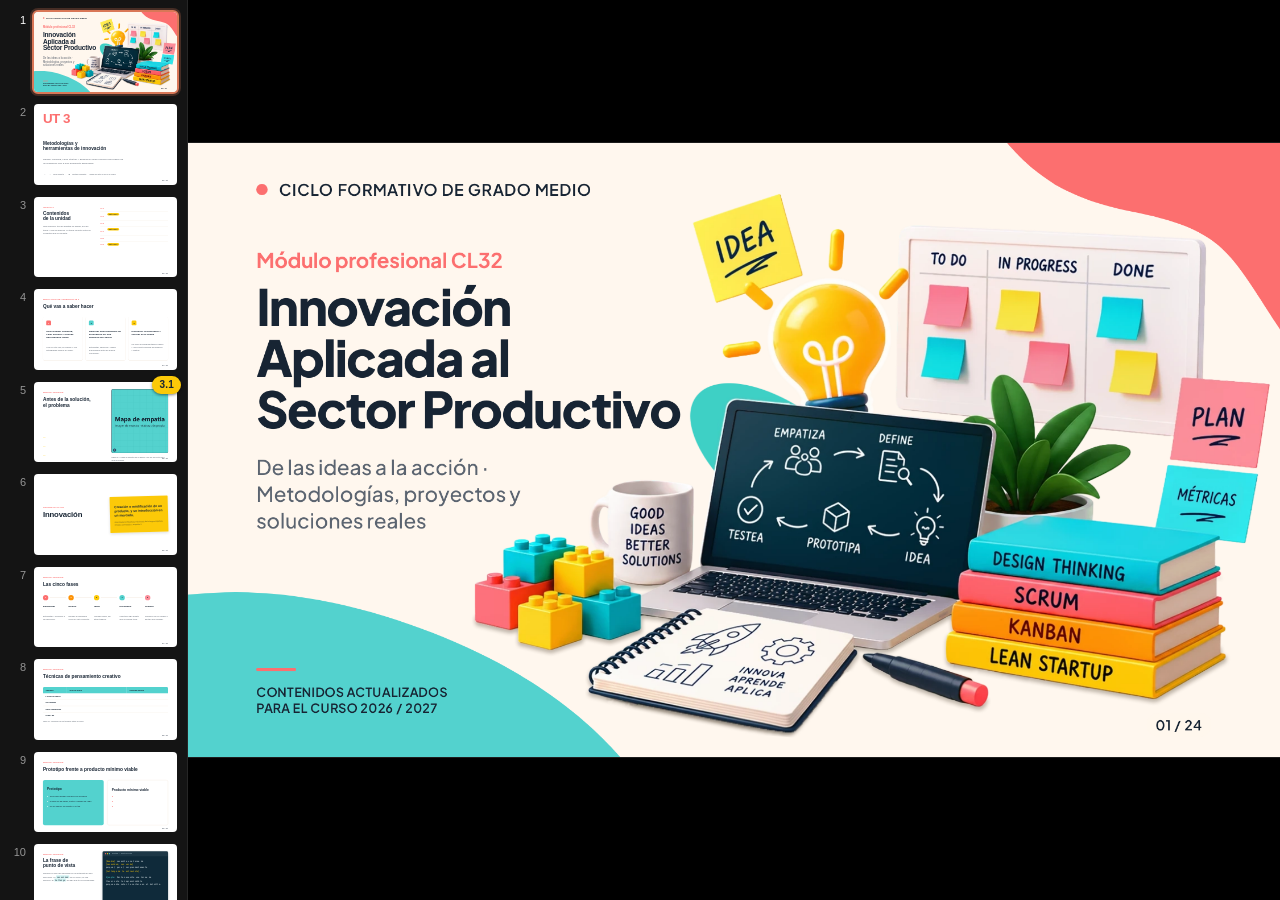
==== commit 4ed6630c: "Varias mejoras UI/UX" ====
--- a/plantilla/index.html
+++ b/plantilla/index.html
@@ -39,6 +39,7 @@
   <p style="position:relative;font-size:180px;font-weight:800;line-height:1;color:var(--coral);letter-spacing:-.04em">UT 3</p>
   <h1 style="position:relative;font-size:var(--type-title);font-weight:800;line-height:1.12;max-width:1200px;margin-top:24px;color:var(--navy);text-wrap:balance">Metodologías y herramientas de innovación</h1>
   <p style="position:relative;font-size:var(--type-body);color:var(--muted);margin-top:32px;max-width:1100px;line-height:1.4">Design Thinking, Lean Startup y Business Model Canvas para pasar de un problema real a una propuesta defendible.</p>
+  <p class="pista-teclas" style="position:relative;margin-top:72px"><kbd>←</kbd><kbd>→</kbd> para moverte <span class="sep">·</span> <kbd>P</kbd> pantalla completa <span class="sep">·</span> rueda del ratón o clic en el índice</p>
 </section>
 
 <!-- 03 Índice -->
@@ -48,13 +49,14 @@
     <h2 style="font-size:var(--type-title);font-weight:800;line-height:1.1;margin-top:20px;color:var(--navy)">Contenidos de la unidad</h2>
     <p style="font-size:var(--type-small);color:var(--muted);line-height:1.5;margin-top:var(--gap-title)">Seis sesiones: tres de práctica en equipo, dos de teoría y una de defensa. La teoría va justo antes de la práctica que la necesita.</p>
   </div>
+  <!-- Cada href apunta al data-deck-id de la primera diapositiva de su sección. -->
   <ol style="list-style:none;padding:0;display:flex;flex-direction:column">
-    <li style="display:grid;grid-template-columns:96px 1fr;align-items:center;padding:26px 0;border-bottom:2px solid var(--line);font-size:var(--type-body)"><span style="font-weight:800;color:var(--blue)">01</span><span>The Wallet Project: Design Thinking en una hora</span></li>
-    <li style="display:grid;grid-template-columns:96px 1fr;align-items:center;padding:26px 0;border-bottom:2px solid var(--line);font-size:var(--type-body)"><span style="font-weight:800;color:var(--blue)">02</span><span>Técnicas de pensamiento creativo</span></li>
-    <li style="display:grid;grid-template-columns:96px 1fr;align-items:center;padding:26px 0;border-bottom:2px solid var(--line);font-size:var(--type-body)"><span style="font-weight:800;color:var(--blue)">03</span><span>Las cinco fases del Design Thinking</span></li>
-    <li style="display:grid;grid-template-columns:96px 1fr;align-items:center;padding:26px 0;border-bottom:2px solid var(--line);font-size:var(--type-body)"><span style="font-weight:800;color:var(--blue)">04</span><span>Lean Startup: crear, medir, aprender</span></li>
-    <li style="display:grid;grid-template-columns:96px 1fr;align-items:center;padding:26px 0;border-bottom:2px solid var(--line);font-size:var(--type-body)"><span style="font-weight:800;color:var(--blue)">05</span><span>Business Model Canvas</span></li>
-    <li style="display:grid;grid-template-columns:96px 1fr;align-items:center;padding:26px 0;font-size:var(--type-body)"><span style="font-weight:800;color:var(--blue)">06</span><span>Plan de implementación y viabilidad sencilla</span></li>
+    <li style="border-bottom:2px solid var(--line);font-size:var(--type-body)"><a class="indice-enlace" href="#design-thinking"><span style="font-weight:800;color:var(--blue)">3.1</span><span>Design Thinking: las cinco fases</span></a></li>
+    <li style="border-bottom:2px solid var(--line);font-size:var(--type-body)"><a class="indice-enlace" href="#practica-3-2"><span style="font-weight:800;color:var(--blue)">3.2</span><span><span class="pill-mini">Práctica</span>Design Thinking, parte 1: empatizar y definir</span></a></li>
+    <li style="border-bottom:2px solid var(--line);font-size:var(--type-body)"><a class="indice-enlace" href="#lean-startup"><span style="font-weight:800;color:var(--blue)">3.3</span><span>Lean Startup: crear, medir, aprender</span></a></li>
+    <li style="border-bottom:2px solid var(--line);font-size:var(--type-body)"><a class="indice-enlace" href="#practica-3-4"><span style="font-weight:800;color:var(--blue)">3.4</span><span><span class="pill-mini">Práctica</span>Design Thinking, parte 2: idear y prototipar</span></a></li>
+    <li style="border-bottom:2px solid var(--line);font-size:var(--type-body)"><a class="indice-enlace" href="#canvas"><span style="font-weight:800;color:var(--blue)">3.5</span><span>Business Model Canvas</span></a></li>
+    <li style="font-size:var(--type-body)"><a class="indice-enlace" href="#practica-3-6"><span style="font-weight:800;color:var(--blue)">3.6</span><span><span class="pill-mini">Práctica</span>Plan de implementación y defensa</span></a></li>
   </ol>
 </section>
 
@@ -82,9 +84,9 @@
 </section>
 
 <!-- 05 Texto + imagen -->
-<section data-label="Texto + imagen" data-notas="Plantilla estándar de contenido con una figura a la derecha. La figura lleva crédito al pasar el ratón y se amplía con clic." style="display:grid;grid-template-columns:1fr 760px;gap:100px;padding:var(--pad-top) var(--pad-x) var(--pad-bottom)">
+<section data-label="Texto + imagen" data-seccion="3.1" data-deck-id="design-thinking" data-deck-section="3.1" data-notas="Plantilla estándar de contenido con una figura a la derecha. La figura lleva crédito al pasar el ratón y se amplía con clic." style="display:grid;grid-template-columns:1fr 760px;gap:100px;padding:var(--pad-top) var(--pad-x) var(--pad-bottom)">
   <div style="display:flex;flex-direction:column">
-    <p style="font-size:var(--type-small);font-weight:600;color:var(--blue);text-transform:uppercase;letter-spacing:.06em">3.1 Empatizar</p>
+    <p style="font-size:var(--type-small);font-weight:600;color:var(--blue);text-transform:uppercase;letter-spacing:.06em">Design Thinking</p>
     <h2 style="font-size:var(--type-title);font-weight:800;line-height:1.1;margin-top:20px;color:var(--navy);text-wrap:balance">Antes de la solución, el problema</h2>
     <p style="font-size:var(--type-body);line-height:1.5;margin-top:var(--gap-title)">La fase de empatía sirve para entender qué necesita la persona para la que diseñas, no qué te gustaría venderle. Se pregunta, se observa y se anota sin juzgar.</p>
     <ul style="padding:0;list-style:none;display:flex;flex-direction:column;gap:var(--gap-item);margin-top:var(--gap-item);font-size:var(--type-body);line-height:1.4">
@@ -103,7 +105,7 @@
 </section>
 
 <!-- 06 Definición -->
-<section data-label="Definición" data-notas="Concepto clave en grande. Definición de la RAE en una tarjeta tipo nota adhesiva; la fuente va debajo." style="padding:var(--pad-top) var(--pad-x) var(--pad-bottom);display:grid;grid-template-columns:1fr 1fr;gap:120px;align-items:center;position:relative;overflow:hidden">
+<section data-label="Definición" data-seccion="3.1" data-notas="Concepto clave en grande. Definición de la RAE en una tarjeta tipo nota adhesiva; la fuente va debajo." style="padding:var(--pad-top) var(--pad-x) var(--pad-bottom);display:grid;grid-template-columns:1fr 1fr;gap:120px;align-items:center;position:relative;overflow:hidden">
   <span class="mancha abajo-izq volteada" style="width:520px;color:var(--teal)"></span>
   <div style="position:relative">
     <p style="font-size:var(--type-small);font-weight:600;color:var(--coral);text-transform:uppercase;letter-spacing:.06em">Concepto clave</p>
@@ -116,8 +118,8 @@
 </section>
 
 <!-- 07 Pasos -->
-<section data-label="Pasos" data-notas="Procedimiento en pasos numerados. Aquí, las cinco fases del Design Thinking." style="padding:var(--pad-top) var(--pad-x) var(--pad-bottom);display:flex;flex-direction:column">
-  <p style="font-size:var(--type-small);font-weight:600;color:var(--blue);text-transform:uppercase;letter-spacing:.06em">3.2 Design Thinking</p>
+<section data-label="Pasos" data-seccion="3.1" data-notas="Procedimiento en pasos numerados. Aquí, las cinco fases del Design Thinking." style="padding:var(--pad-top) var(--pad-x) var(--pad-bottom);display:flex;flex-direction:column">
+  <p style="font-size:var(--type-small);font-weight:600;color:var(--blue);text-transform:uppercase;letter-spacing:.06em">Design Thinking</p>
   <h2 style="font-size:var(--type-title);font-weight:800;line-height:1.1;margin-top:20px;color:var(--navy)">Las cinco fases</h2>
   <div style="display:grid;grid-template-columns:repeat(5,1fr);gap:32px;margin-top:var(--gap-title)">
     <div style="display:flex;flex-direction:column;gap:28px">
@@ -149,8 +151,8 @@
 </section>
 
 <!-- 08 Tabla -->
-<section data-label="Tabla" data-notas="Plantilla de tabla. Los datos de la tabla se citan en el pie." style="padding:var(--pad-top) var(--pad-x) var(--pad-bottom);display:flex;flex-direction:column">
-  <p style="font-size:var(--type-small);font-weight:600;color:var(--blue);text-transform:uppercase;letter-spacing:.06em">3.3 Idear</p>
+<section data-label="Tabla" data-seccion="3.1" data-notas="Plantilla de tabla. Los datos de la tabla se citan en el pie." style="padding:var(--pad-top) var(--pad-x) var(--pad-bottom);display:flex;flex-direction:column">
+  <p style="font-size:var(--type-small);font-weight:600;color:var(--blue);text-transform:uppercase;letter-spacing:.06em">Design Thinking</p>
   <h2 style="font-size:var(--type-title);font-weight:800;line-height:1.1;margin-top:20px;color:var(--navy)">Técnicas de pensamiento creativo</h2>
   <table style="width:100%;border-collapse:collapse;margin-top:var(--gap-title);font-size:var(--type-small);background:var(--white);border-radius:20px;overflow:hidden">
     <thead>
@@ -171,8 +173,8 @@
 </section>
 
 <!-- 09 Comparativa -->
-<section data-label="Comparativa" data-notas="Dos columnas enfrentadas, una de color y otra blanca." style="padding:var(--pad-top) var(--pad-x) var(--pad-bottom);display:flex;flex-direction:column">
-  <p style="font-size:var(--type-small);font-weight:600;color:var(--blue);text-transform:uppercase;letter-spacing:.06em">3.4 Lean Startup</p>
+<section data-label="Comparativa" data-seccion="3.1" data-notas="Dos columnas enfrentadas, una de color y otra blanca." style="padding:var(--pad-top) var(--pad-x) var(--pad-bottom);display:flex;flex-direction:column">
+  <p style="font-size:var(--type-small);font-weight:600;color:var(--blue);text-transform:uppercase;letter-spacing:.06em">Design Thinking</p>
   <h2 style="font-size:var(--type-title);font-weight:800;line-height:1.1;margin-top:20px;color:var(--navy)">Prototipo frente a producto mínimo viable</h2>
   <div style="display:grid;grid-template-columns:1fr 1fr;gap:48px;margin-top:var(--gap-title);flex:1">
     <div style="background:var(--teal);color:var(--navy);border-radius:24px;padding:56px">
@@ -195,9 +197,9 @@
 </section>
 
 <!-- 10 Código: plantilla de texto -->
-<section data-label="Código" data-notas="Bloque monoespaciado oscuro (como la pantalla del portátil de la portada) para fórmulas o plantillas de texto que se rellenan. Aquí, la frase de punto de vista de The Wallet Project." style="display:grid;grid-template-columns:1fr 1.25fr;gap:96px;padding:var(--pad-top) var(--pad-x) var(--pad-bottom)">
-  <div>
-    <p style="font-size:var(--type-small);font-weight:600;color:var(--blue);text-transform:uppercase;letter-spacing:.06em">3.2 Definir</p>
+<section data-label="Código" data-seccion="3.1" data-notas="Bloque monoespaciado oscuro (como la pantalla del portátil de la portada) para fórmulas o plantillas de texto que se rellenan. Aquí, la frase de punto de vista de The Wallet Project." style="display:grid;grid-template-columns:1fr 1.25fr;gap:96px;padding:var(--pad-top) var(--pad-x) var(--pad-bottom)">
+  <div>
+    <p style="font-size:var(--type-small);font-weight:600;color:var(--blue);text-transform:uppercase;letter-spacing:.06em">Design Thinking</p>
     <h2 style="font-size:var(--type-title);font-weight:800;line-height:1.1;margin-top:20px;color:var(--navy);text-wrap:balance">La frase de punto de vista</h2>
     <p style="font-size:var(--type-small);line-height:1.5;color:var(--muted);margin-top:var(--gap-title)">Resume lo que has aprendido en la entrevista en una sola frase. La <code style="font-family:'JetBrains Mono',monospace;background:rgba(83,210,206,.25);padding:2px 12px;border-radius:8px;color:var(--navy)">necesidad</code> es un verbo, no una solución. El <code style="font-family:'JetBrains Mono',monospace;background:rgba(83,210,206,.25);padding:2px 12px;border-radius:8px;color:var(--navy)">hallazgo</code> es algo que te ha sorprendido.</p>
   </div>
@@ -220,7 +222,7 @@
 </section>
 
 <!-- 11 Imagen completa -->
-<section data-label="Imagen completa" data-notas="Foto a sangre con título en placa. El crédito está en la figura, a la derecha para no quedar bajo la placa." style="position:relative;padding:0;overflow:hidden;background:var(--dark)">
+<section data-label="Imagen completa" data-seccion="3.1" data-notas="Foto a sangre con título en placa. El crédito está en la figura, a la derecha para no quedar bajo la placa." style="position:relative;padding:0;overflow:hidden;background:var(--dark)">
   <figure class="foto credito-dcha" style="position:absolute;inset:0;border-radius:0">
     <img src="img/sesion.jpg" alt="Sesión de prototipado en el aula" title="Imagen de muestra · elaboración propia">
     <figcaption class="credito"><b>Sesión de prototipado</b>. Imagen de muestra, elaboración propia.</figcaption>
@@ -232,8 +234,8 @@
 </section>
 
 <!-- 12 Dos imágenes -->
-<section data-label="Dos imágenes" data-notas="Dos figuras con pie, cada una con su crédito." style="padding:var(--pad-top) var(--pad-x) var(--pad-bottom);display:flex;flex-direction:column">
-  <p style="font-size:var(--type-small);font-weight:600;color:var(--blue);text-transform:uppercase;letter-spacing:.06em">3.2 Prototipar</p>
+<section data-label="Dos imágenes" data-seccion="3.1" data-notas="Dos figuras con pie, cada una con su crédito." style="padding:var(--pad-top) var(--pad-x) var(--pad-bottom);display:flex;flex-direction:column">
+  <p style="font-size:var(--type-small);font-weight:600;color:var(--blue);text-transform:uppercase;letter-spacing:.06em">Design Thinking</p>
   <h2 style="font-size:var(--type-title);font-weight:800;line-height:1.1;margin-top:20px;color:var(--navy)">Baja y alta fidelidad</h2>
   <div style="display:grid;grid-template-columns:1fr 1fr;gap:48px;margin-top:var(--gap-title);flex:1;min-height:0">
     <div style="display:flex;flex-direction:column;gap:20px;min-height:0">
@@ -254,9 +256,9 @@
 </section>
 
 <!-- 13 Galería -->
-<section data-label="Galería" data-notas="Varias fotos en el mismo hueco. Cada elemento de la lista con data-ir salta a su foto." style="display:grid;grid-template-columns:1fr 760px;gap:96px;padding:var(--pad-top) var(--pad-x) var(--pad-bottom)">
+<section data-label="Galería" data-seccion="3.1" data-notas="Varias fotos en el mismo hueco. Cada elemento de la lista con data-ir salta a su foto." style="display:grid;grid-template-columns:1fr 760px;gap:96px;padding:var(--pad-top) var(--pad-x) var(--pad-bottom)">
   <div style="display:flex;flex-direction:column;min-width:0">
-    <p style="font-size:var(--type-small);font-weight:600;color:var(--blue);text-transform:uppercase;letter-spacing:.06em">3.1 Empatizar</p>
+    <p style="font-size:var(--type-small);font-weight:600;color:var(--blue);text-transform:uppercase;letter-spacing:.06em">Design Thinking</p>
     <h2 style="font-size:var(--type-title);font-weight:800;line-height:1.1;margin-top:20px;color:var(--navy);text-wrap:balance">Tres herramientas para conocer al usuario</h2>
     <p style="font-size:var(--type-small);line-height:1.5;color:var(--muted);margin-top:var(--gap-item)">Pulsa cada herramienta para ver su foto.</p>
     <div style="display:flex;flex-direction:column;gap:22px;margin-top:var(--gap-item)">
@@ -291,7 +293,7 @@
 </section>
 
 <!-- 14 Vídeo -->
-<section data-label="Vídeo" data-notas="Vídeo embebido. Sustituir la URL del iframe y anotar duración y hasta qué minuto se ve." style="padding:var(--pad-top) var(--pad-x) var(--pad-bottom);display:grid;grid-template-columns:minmax(0,1fr) 560px;gap:80px">
+<section data-label="Vídeo" data-seccion="3.1" data-notas="Vídeo embebido. Sustituir la URL del iframe y anotar duración y hasta qué minuto se ve." style="padding:var(--pad-top) var(--pad-x) var(--pad-bottom);display:grid;grid-template-columns:minmax(0,1fr) 560px;gap:80px">
   <div style="display:flex;flex-direction:column;gap:20px;min-width:0">
     <div style="flex:1;background:var(--dark);border-radius:20px;overflow:hidden;position:relative">
       <iframe src="https://www.youtube-nocookie.com/embed/aqz-KE-bpKQ" title="Vídeo de la unidad" allow="accelerometer; autoplay; clipboard-write; encrypted-media; gyroscope; picture-in-picture" allowfullscreen="true" style="position:absolute;inset:0;width:100%;height:100%;border:0"></iframe>
@@ -299,7 +301,7 @@
     <p style="font-size:var(--type-caption);color:var(--muted)">Vídeo 3.1. Sustituir por el enlace de inserción del vídeo (YouTube, Vimeo o archivo propio).</p>
   </div>
   <div>
-    <p style="font-size:var(--type-small);font-weight:600;color:var(--blue);text-transform:uppercase;letter-spacing:.06em">3.2 Vídeo</p>
+    <p style="font-size:var(--type-small);font-weight:600;color:var(--blue);text-transform:uppercase;letter-spacing:.06em">Design Thinking</p>
     <h2 style="font-size:var(--type-subtitle);font-weight:800;line-height:1.15;margin-top:20px;color:var(--navy);text-wrap:balance">Un equipo prototipa en cinco minutos</h2>
     <p style="font-size:var(--type-small);line-height:1.5;color:var(--muted);margin-top:var(--gap-item)">Fíjate en cuántas veces cambian el prototipo después de enseñárselo al usuario. Al terminar lo comentamos.</p>
     <ul style="padding:0;list-style:none;display:flex;flex-direction:column;gap:20px;margin-top:var(--gap-title);font-size:var(--type-small);line-height:1.4">
@@ -310,7 +312,7 @@
 </section>
 
 <!-- 15 Quiz -->
-<section data-label="Quiz" data-notas="Pregunta de opción múltiple. data-correct es el índice de la opción correcta, empezando en 0." style="padding:var(--pad-top) var(--pad-x) var(--pad-bottom);display:grid;grid-template-columns:1fr 1.2fr;gap:96px;align-items:center;position:relative;overflow:hidden">
+<section data-label="Quiz" data-seccion="3.1" data-notas="Pregunta de opción múltiple. data-correct es el índice de la opción correcta, empezando en 0." style="padding:var(--pad-top) var(--pad-x) var(--pad-bottom);display:grid;grid-template-columns:1fr 1.2fr;gap:96px;align-items:center;position:relative;overflow:hidden">
   <span class="mancha arriba-dcha" style="width:380px;color:var(--pink)"></span>
   <div class="quiz" data-correct="2" data-ok="Correcto. En la fase de prototipado se construye algo que el usuario pueda probar." data-ko="No. Piensa en qué fase se construye algo con las manos." style="display:contents">
     <div style="position:relative">
@@ -329,7 +331,7 @@
 </section>
 
 <!-- 16 Pregunta a la clase (texto) -->
-<section data-label="Pregunta a la clase" data-notas="Lanzar la pregunta, dejar que respondan y revelar las ideas del profesor. Las ideas del panel son opiniones para el debate, no materia de examen." style="display:grid;grid-template-columns:1fr 1.1fr;gap:96px;padding:var(--pad-top) var(--pad-x) var(--pad-bottom);align-items:center">
+<section data-label="Pregunta a la clase" data-seccion="3.1" data-notas="Lanzar la pregunta, dejar que respondan y revelar las ideas del profesor. Las ideas del panel son opiniones para el debate, no materia de examen." style="display:grid;grid-template-columns:1fr 1.1fr;gap:96px;padding:var(--pad-top) var(--pad-x) var(--pad-bottom);align-items:center">
   <div>
     <img class="icono" src="../assets/question.png" alt="">
     <p style="font-size:var(--type-small);font-weight:600;color:var(--blue);text-transform:uppercase;letter-spacing:.06em;margin-top:var(--gap-item)">Pregunta a la clase</p>
@@ -351,7 +353,7 @@
 </section>
 
 <!-- 17 Pregunta a la clase (imagen) -->
-<section data-label="Pregunta a la clase (imagen)" data-notas="Variante con una cifra o imagen como respuesta. Dato de la guía del facilitador de The Wallet Project (d.school, Stanford)." style="display:flex;flex-direction:column;padding:var(--pad-top) var(--pad-x) var(--pad-bottom);gap:var(--gap-title)">
+<section data-label="Pregunta a la clase (imagen)" data-seccion="3.1" data-notas="Variante con una cifra o imagen como respuesta. Dato de la guía del facilitador de The Wallet Project (d.school, Stanford)." style="display:flex;flex-direction:column;padding:var(--pad-top) var(--pad-x) var(--pad-bottom);gap:var(--gap-title)">
   <div style="display:flex;align-items:center;gap:40px">
     <img class="icono" src="../assets/question.png" alt="" style="flex:none;width:120px;height:120px">
     <div>
@@ -375,7 +377,7 @@
 </section>
 
 <!-- 18 Cifra destacada -->
-<section data-label="Cifra destacada" data-notas="Dato destacado en grande, con dos datos secundarios." style="display:grid;grid-template-columns:1fr 1fr;padding:var(--pad-top) var(--pad-x) var(--pad-bottom);align-items:center;gap:120px">
+<section data-label="Cifra destacada" data-seccion="3.1" data-notas="Dato destacado en grande, con dos datos secundarios." style="display:grid;grid-template-columns:1fr 1fr;padding:var(--pad-top) var(--pad-x) var(--pad-bottom);align-items:center;gap:120px">
   <div>
     <p style="font-size:220px;font-weight:800;line-height:1;color:var(--blue);letter-spacing:-.04em">9</p>
     <p style="font-size:var(--type-subtitle);font-weight:700;color:var(--navy);margin-top:16px">Bloques del Business Model Canvas</p>
@@ -390,7 +392,7 @@
 </section>
 
 <!-- 19 Cita -->
-<section data-label="Cita" data-notas="Cita literal con su fuente. Aquí, las orientaciones metodológicas del currículo." style="padding:var(--pad-top) var(--pad-x) var(--pad-bottom);display:flex;flex-direction:column;justify-content:center;position:relative;overflow:hidden">
+<section data-label="Cita" data-seccion="3.1" data-notas="Cita literal con su fuente. Aquí, las orientaciones metodológicas del currículo." style="padding:var(--pad-top) var(--pad-x) var(--pad-bottom);display:flex;flex-direction:column;justify-content:center;position:relative;overflow:hidden">
   <span class="mancha abajo-izq" style="width:560px;color:var(--yellow)"></span>
   <span class="mancha arriba-dcha" style="width:360px;color:var(--teal)"></span>
   <span style="position:relative;font-size:200px;line-height:.6;color:var(--coral);font-weight:800">“</span>
@@ -399,9 +401,9 @@
 </section>
 
 <!-- 20 Ejercicio -->
-<section data-label="Ejercicio" data-notas="Sesión de práctica. Enunciado para el alumno y ficha con duración, modalidad, entrega y material." style="display:grid;grid-template-columns:1fr 1fr;gap:96px;padding:var(--pad-top) var(--pad-x) var(--pad-bottom)">
-  <div>
-    <span class="pill">Práctica 3.2</span>
+<section data-label="Ejercicio" data-seccion="3.2" data-deck-id="practica-3-2" data-deck-section="3.2" data-notas="Sesión de práctica. Enunciado para el alumno y ficha con duración, modalidad, entrega y material." style="display:grid;grid-template-columns:1fr 1fr;gap:96px;padding:var(--pad-top) var(--pad-x) var(--pad-bottom)">
+  <div>
+    <span class="pill">Práctica</span>
     <h2 style="font-size:var(--type-title);font-weight:800;line-height:1.1;margin-top:32px;color:var(--navy);text-wrap:balance">Design Thinking, parte 1: empatizar y definir</h2>
     <p style="font-size:var(--type-body);line-height:1.5;margin-top:var(--gap-title)">Con vuestro reto elegido, entrevistad a dos personas que lo vivan, rellenad el mapa de empatía y escribid el reto como una pregunta que empiece por «¿Cómo podríamos…?».</p>
   </div>
@@ -422,14 +424,14 @@
 </section>
 
 <!-- 21 Nota -->
-<section data-label="Nota" data-notas="Advertencia o norma importante." style="padding:var(--pad-top) var(--pad-x) var(--pad-bottom);display:flex;flex-direction:column;justify-content:center;align-items:center;text-align:center">
+<section data-label="Nota" data-seccion="3.2" data-notas="Advertencia o norma importante." style="padding:var(--pad-top) var(--pad-x) var(--pad-bottom);display:flex;flex-direction:column;justify-content:center;align-items:center;text-align:center">
   <img class="icono" src="../assets/exclamation.png" alt="">
   <h2 style="font-size:var(--type-title);font-weight:800;line-height:1.1;margin-top:var(--gap-title);color:var(--navy);max-width:1300px;text-wrap:balance">En esta práctica las ideas las genera el equipo</h2>
   <p style="font-size:var(--type-body);line-height:1.5;color:var(--muted);margin-top:var(--gap-item);max-width:1200px;text-wrap:pretty">La inteligencia artificial no se usa en clase salvo que se indique expresamente. Si se pide, se dice en el enunciado y se entrega también el prompt.</p>
 </section>
 
 <!-- 22 Resumen -->
-<section data-label="Resumen" data-notas="Ideas clave de la unidad, una tarjeta por idea." style="padding:var(--pad-top) var(--pad-x) var(--pad-bottom);display:flex;flex-direction:column">
+<section data-label="Resumen" data-deck-id="cierre" data-deck-section="Fin" data-notas="Ideas clave de la unidad, una tarjeta por idea." style="padding:var(--pad-top) var(--pad-x) var(--pad-bottom);display:flex;flex-direction:column">
   <p style="font-size:var(--type-small);font-weight:600;color:var(--blue);text-transform:uppercase;letter-spacing:.06em">Unidad 3</p>
   <h2 style="font-size:var(--type-title);font-weight:800;line-height:1.1;margin-top:20px;color:var(--navy)">Resumen de la unidad</h2>
   <div style="display:grid;grid-template-columns:1fr 1fr;gap:32px;margin-top:var(--gap-title)">
--- a/assets/iasp.css
+++ b/assets/iasp.css
@@ -120,6 +120,101 @@
   font-weight: 700;
 }
 
+/* Píldora pequeña en línea ("PRÁCTICA" en el índice) */
+.pill-mini {
+  display: inline-block;
+  vertical-align: middle;
+  background: var(--yellow);
+  color: var(--navy);
+  padding: 4px 16px 5px;
+  margin-right: 18px;
+  border-radius: 999px;
+  font-size: 22px;
+  font-weight: 800;
+  letter-spacing: .06em;
+  text-transform: uppercase;
+  line-height: 1.2;
+  position: relative;
+  top: -3px;
+}
+
+/* Píldora con el número de sección arriba a la derecha de cada diapositiva
+   de contenido (atributo data-seccion en el <section>). Las diapositivas las
+   posiciona deck-stage en absoluto, así que el pseudo-elemento se ancla a ellas. */
+deck-stage section[data-seccion]::after {
+  content: attr(data-seccion);
+  position: absolute;
+  top: 40px;
+  right: 48px;
+  z-index: 5;
+  background: var(--yellow);
+  color: var(--navy);
+  padding: 6px 22px 7px;
+  border-radius: 999px;
+  font-size: 26px;
+  font-weight: 800;
+  letter-spacing: .02em;
+  line-height: 1.2;
+  pointer-events: none;
+}
+
+/* Píldora de sección en el carril de miniaturas (la pinta deck-stage.js
+   a partir de data-deck-section); misma paleta que las de las diapositivas. */
+deck-stage {
+  --deck-section-bg: #FCC908;
+  --deck-section-fg: #172433;
+}
+
+/* Pista de teclas en la portada: <p class="pista-teclas"><kbd>←</kbd>… */
+.pista-teclas {
+  font-size: var(--type-caption);
+  color: var(--muted);
+  display: flex;
+  align-items: center;
+  gap: 10px;
+}
+.pista-teclas kbd {
+  display: inline-flex;
+  align-items: center;
+  justify-content: center;
+  min-width: 40px;
+  height: 40px;
+  padding: 0 10px;
+  border-radius: 8px;
+  border: 2px solid var(--line);
+  border-bottom-width: 4px;
+  background: var(--white);
+  color: var(--navy);
+  font-family: inherit;
+  font-size: 22px;
+  font-weight: 700;
+}
+.pista-teclas .sep { margin: 0 8px; opacity: .5; }
+
+/* Índice de la unidad: cada entrada salta a su sección (data-deck-id) */
+.indice-enlace {
+  display: grid;
+  grid-template-columns: 96px 1fr 56px;
+  align-items: center;
+  padding: 20px 24px;
+  margin: 0 -24px;
+  border-radius: 16px;
+  color: inherit;
+  text-decoration: none;
+  transition: background .15s ease;
+}
+.indice-enlace::after {
+  content: '→';
+  justify-self: end;
+  color: var(--blue);
+  font-weight: 800;
+  opacity: 0;
+  transform: translateX(-10px);
+  transition: opacity .15s ease, transform .15s ease;
+}
+.indice-enlace:hover { background: rgba(252, 111, 111, .09); }
+.indice-enlace:hover::after { opacity: 1; transform: translateX(0); }
+
 /* Botones */
 .btn {
   border: 0;
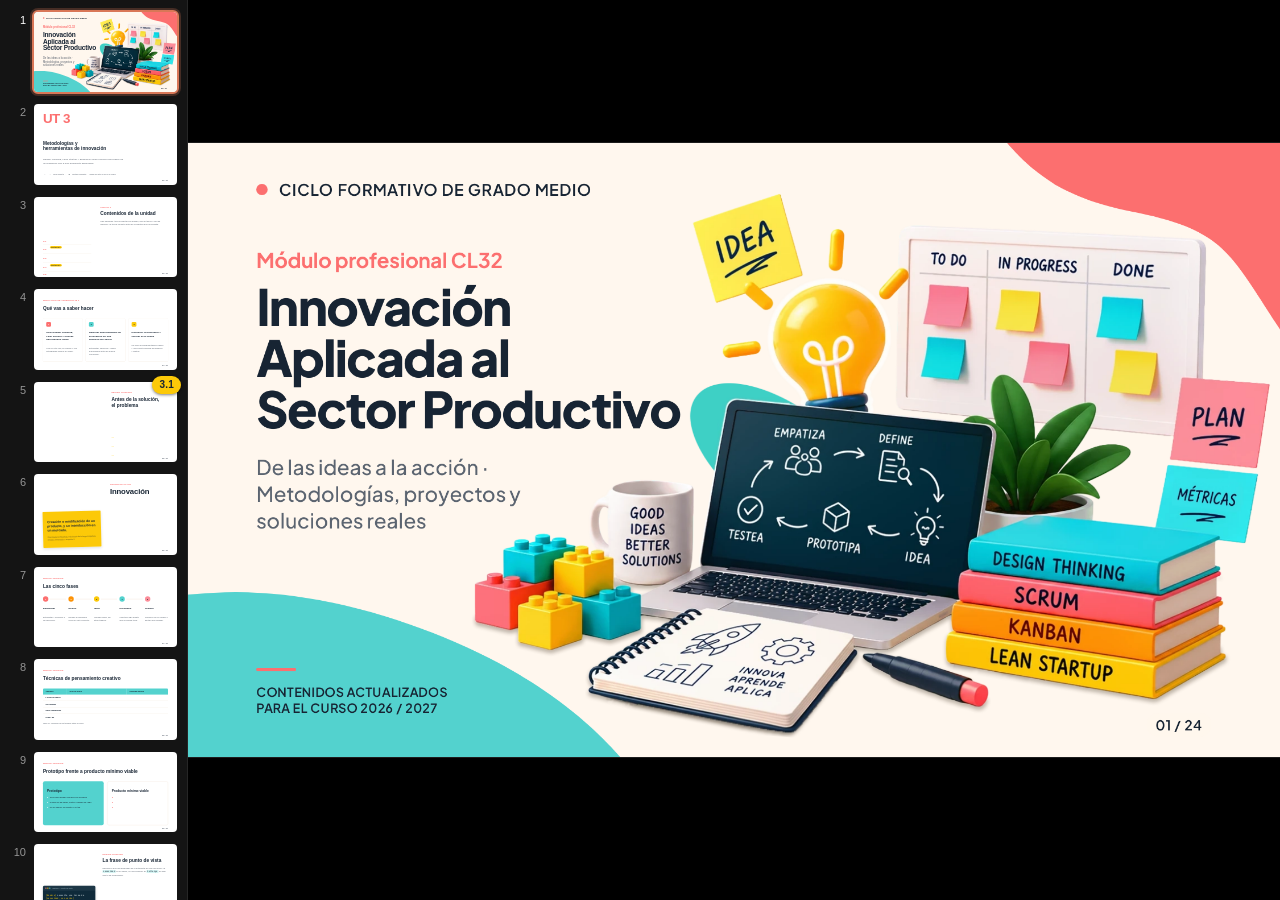
==== commit 5af643a7: "Añadido sistema de gestión de notas" ====
--- a/plantilla/index.html
+++ b/plantilla/index.html
@@ -12,7 +12,8 @@
 <deck-stage width="1920" height="1080">
 
 <!-- 01 Portada de módulo -->
-<section class="portada" data-label="Portada módulo" data-notas="Portada del módulo. Sustituir curso y subtítulo. La imagen es un WebP transparente en ut00/img/portada.webp; las manchas de color van en CSS." style="position:relative;padding:0;overflow:hidden;background:var(--bg)">
+<section class="portada" data-label="Portada módulo" style="position:relative;padding:0;overflow:hidden;background:var(--bg)">
+  <aside class="notas">Portada del módulo. Sustituir curso y subtítulo. La imagen es un WebP transparente en ut00/img/portada.webp; las manchas de color van en CSS.</aside>
   <img src="../assets/mancha-coral.svg" alt="" style="position:absolute;right:0;top:0;width:480px;height:auto">
   <img src="../assets/mancha-azul.svg" alt="" style="position:absolute;left:0;bottom:0;width:760px;height:auto">
   <img src="../ut00/img/portada.webp" alt="" style="position:absolute;right:-25px;bottom:-127px;height:1121px;width:auto">
@@ -32,7 +33,8 @@
 </section>
 
 <!-- 02 Portada de unidad -->
-<section data-label="Portada unidad" data-notas="Separador de unidad de trabajo. Cambiar número, título y subtítulo." style="display:flex;flex-direction:column;justify-content:flex-end;padding:var(--pad-top) var(--pad-x) var(--pad-bottom);position:relative;overflow:hidden">
+<section data-label="Portada unidad" style="display:flex;flex-direction:column;justify-content:flex-end;padding:var(--pad-top) var(--pad-x) var(--pad-bottom);position:relative;overflow:hidden">
+  <aside class="notas">Separador de unidad de trabajo. Cambiar número, título y subtítulo.</aside>
   <span class="mancha arriba-dcha" style="width:640px;color:var(--coral)"></span>
   <span class="mancha abajo-izq" style="width:720px;color:var(--teal)"></span>
   <span class="mancha abajo-izq volteada" style="width:420px;color:var(--yellow)"></span>
@@ -43,7 +45,8 @@
 </section>
 
 <!-- 03 Índice -->
-<section data-label="Índice" data-notas="Índice de contenidos de la unidad. Las sesiones de práctica van intercaladas entre los bloques." style="display:grid;grid-template-columns:1fr 1.4fr;gap:120px;padding:var(--pad-top) var(--pad-x) var(--pad-bottom)">
+<section data-label="Índice" style="display:grid;grid-template-columns:1fr 1.4fr;gap:120px;padding:var(--pad-top) var(--pad-x) var(--pad-bottom)">
+  <aside class="notas">Índice de contenidos de la unidad. Las sesiones de práctica van intercaladas entre los bloques.</aside>
   <div>
     <p style="font-size:var(--type-small);font-weight:600;color:var(--blue);text-transform:uppercase;letter-spacing:.06em">Unidad 3</p>
     <h2 style="font-size:var(--type-title);font-weight:800;line-height:1.1;margin-top:20px;color:var(--navy)">Contenidos de la unidad</h2>
@@ -61,7 +64,8 @@
 </section>
 
 <!-- 04 Objetivos -->
-<section data-label="Objetivos" data-notas="Criterios del RA3 en lenguaje de alumno." style="padding:var(--pad-top) var(--pad-x) var(--pad-bottom);display:flex;flex-direction:column">
+<section data-label="Objetivos" style="padding:var(--pad-top) var(--pad-x) var(--pad-bottom);display:flex;flex-direction:column">
+  <aside class="notas">Criterios del RA3 en lenguaje de alumno.</aside>
   <p style="font-size:var(--type-small);font-weight:600;color:var(--blue);text-transform:uppercase;letter-spacing:.06em">Resultado de aprendizaje 3</p>
   <h2 style="font-size:var(--type-title);font-weight:800;line-height:1.1;margin-top:20px;color:var(--navy)">Qué vas a saber hacer</h2>
   <div style="display:grid;grid-template-columns:repeat(3,1fr);gap:40px;margin-top:var(--gap-title)">
@@ -84,7 +88,8 @@
 </section>
 
 <!-- 05 Texto + imagen -->
-<section data-label="Texto + imagen" data-seccion="3.1" data-deck-id="design-thinking" data-deck-section="3.1" data-notas="Plantilla estándar de contenido con una figura a la derecha. La figura lleva crédito al pasar el ratón y se amplía con clic." style="display:grid;grid-template-columns:1fr 760px;gap:100px;padding:var(--pad-top) var(--pad-x) var(--pad-bottom)">
+<section data-label="Texto + imagen" data-seccion="3.1" data-deck-id="design-thinking" data-deck-section="3.1" style="display:grid;grid-template-columns:1fr 760px;gap:100px;padding:var(--pad-top) var(--pad-x) var(--pad-bottom)">
+  <aside class="notas">Plantilla estándar de contenido con una figura a la derecha. La figura lleva crédito al pasar el ratón y se amplía con clic.</aside>
   <div style="display:flex;flex-direction:column">
     <p style="font-size:var(--type-small);font-weight:600;color:var(--blue);text-transform:uppercase;letter-spacing:.06em">Design Thinking</p>
     <h2 style="font-size:var(--type-title);font-weight:800;line-height:1.1;margin-top:20px;color:var(--navy);text-wrap:balance">Antes de la solución, el problema</h2>
@@ -105,7 +110,8 @@
 </section>
 
 <!-- 06 Definición -->
-<section data-label="Definición" data-seccion="3.1" data-notas="Concepto clave en grande. Definición de la RAE en una tarjeta tipo nota adhesiva; la fuente va debajo." style="padding:var(--pad-top) var(--pad-x) var(--pad-bottom);display:grid;grid-template-columns:1fr 1fr;gap:120px;align-items:center;position:relative;overflow:hidden">
+<section data-label="Definición" data-seccion="3.1" style="padding:var(--pad-top) var(--pad-x) var(--pad-bottom);display:grid;grid-template-columns:1fr 1fr;gap:120px;align-items:center;position:relative;overflow:hidden">
+  <aside class="notas">Concepto clave en grande. Definición de la RAE en una tarjeta tipo nota adhesiva; la fuente va debajo.</aside>
   <span class="mancha abajo-izq volteada" style="width:520px;color:var(--teal)"></span>
   <div style="position:relative">
     <p style="font-size:var(--type-small);font-weight:600;color:var(--coral);text-transform:uppercase;letter-spacing:.06em">Concepto clave</p>
@@ -118,7 +124,8 @@
 </section>
 
 <!-- 07 Pasos -->
-<section data-label="Pasos" data-seccion="3.1" data-notas="Procedimiento en pasos numerados. Aquí, las cinco fases del Design Thinking." style="padding:var(--pad-top) var(--pad-x) var(--pad-bottom);display:flex;flex-direction:column">
+<section data-label="Pasos" data-seccion="3.1" style="padding:var(--pad-top) var(--pad-x) var(--pad-bottom);display:flex;flex-direction:column">
+  <aside class="notas">Procedimiento en pasos numerados. Aquí, las cinco fases del Design Thinking.</aside>
   <p style="font-size:var(--type-small);font-weight:600;color:var(--blue);text-transform:uppercase;letter-spacing:.06em">Design Thinking</p>
   <h2 style="font-size:var(--type-title);font-weight:800;line-height:1.1;margin-top:20px;color:var(--navy)">Las cinco fases</h2>
   <div style="display:grid;grid-template-columns:repeat(5,1fr);gap:32px;margin-top:var(--gap-title)">
@@ -151,7 +158,8 @@
 </section>
 
 <!-- 08 Tabla -->
-<section data-label="Tabla" data-seccion="3.1" data-notas="Plantilla de tabla. Los datos de la tabla se citan en el pie." style="padding:var(--pad-top) var(--pad-x) var(--pad-bottom);display:flex;flex-direction:column">
+<section data-label="Tabla" data-seccion="3.1" style="padding:var(--pad-top) var(--pad-x) var(--pad-bottom);display:flex;flex-direction:column">
+  <aside class="notas">Plantilla de tabla. Los datos de la tabla se citan en el pie.</aside>
   <p style="font-size:var(--type-small);font-weight:600;color:var(--blue);text-transform:uppercase;letter-spacing:.06em">Design Thinking</p>
   <h2 style="font-size:var(--type-title);font-weight:800;line-height:1.1;margin-top:20px;color:var(--navy)">Técnicas de pensamiento creativo</h2>
   <table style="width:100%;border-collapse:collapse;margin-top:var(--gap-title);font-size:var(--type-small);background:var(--white);border-radius:20px;overflow:hidden">
@@ -173,7 +181,8 @@
 </section>
 
 <!-- 09 Comparativa -->
-<section data-label="Comparativa" data-seccion="3.1" data-notas="Dos columnas enfrentadas, una de color y otra blanca." style="padding:var(--pad-top) var(--pad-x) var(--pad-bottom);display:flex;flex-direction:column">
+<section data-label="Comparativa" data-seccion="3.1" style="padding:var(--pad-top) var(--pad-x) var(--pad-bottom);display:flex;flex-direction:column">
+  <aside class="notas">Dos columnas enfrentadas, una de color y otra blanca.</aside>
   <p style="font-size:var(--type-small);font-weight:600;color:var(--blue);text-transform:uppercase;letter-spacing:.06em">Design Thinking</p>
   <h2 style="font-size:var(--type-title);font-weight:800;line-height:1.1;margin-top:20px;color:var(--navy)">Prototipo frente a producto mínimo viable</h2>
   <div style="display:grid;grid-template-columns:1fr 1fr;gap:48px;margin-top:var(--gap-title);flex:1">
@@ -197,7 +206,8 @@
 </section>
 
 <!-- 10 Código: plantilla de texto -->
-<section data-label="Código" data-seccion="3.1" data-notas="Bloque monoespaciado oscuro (como la pantalla del portátil de la portada) para fórmulas o plantillas de texto que se rellenan. Aquí, la frase de punto de vista de The Wallet Project." style="display:grid;grid-template-columns:1fr 1.25fr;gap:96px;padding:var(--pad-top) var(--pad-x) var(--pad-bottom)">
+<section data-label="Código" data-seccion="3.1" style="display:grid;grid-template-columns:1fr 1.25fr;gap:96px;padding:var(--pad-top) var(--pad-x) var(--pad-bottom)">
+  <aside class="notas">Bloque monoespaciado oscuro (como la pantalla del portátil de la portada) para fórmulas o plantillas de texto que se rellenan. Aquí, la frase de punto de vista de The Wallet Project.</aside>
   <div>
     <p style="font-size:var(--type-small);font-weight:600;color:var(--blue);text-transform:uppercase;letter-spacing:.06em">Design Thinking</p>
     <h2 style="font-size:var(--type-title);font-weight:800;line-height:1.1;margin-top:20px;color:var(--navy);text-wrap:balance">La frase de punto de vista</h2>
@@ -222,7 +232,8 @@
 </section>
 
 <!-- 11 Imagen completa -->
-<section data-label="Imagen completa" data-seccion="3.1" data-notas="Foto a sangre con título en placa. El crédito está en la figura, a la derecha para no quedar bajo la placa." style="position:relative;padding:0;overflow:hidden;background:var(--dark)">
+<section data-label="Imagen completa" data-seccion="3.1" style="position:relative;padding:0;overflow:hidden;background:var(--dark)">
+  <aside class="notas">Foto a sangre con título en placa. El crédito está en la figura, a la derecha para no quedar bajo la placa.</aside>
   <figure class="foto credito-dcha" style="position:absolute;inset:0;border-radius:0">
     <img src="img/sesion.jpg" alt="Sesión de prototipado en el aula" title="Imagen de muestra · elaboración propia">
     <figcaption class="credito"><b>Sesión de prototipado</b>. Imagen de muestra, elaboración propia.</figcaption>
@@ -234,7 +245,8 @@
 </section>
 
 <!-- 12 Dos imágenes -->
-<section data-label="Dos imágenes" data-seccion="3.1" data-notas="Dos figuras con pie, cada una con su crédito." style="padding:var(--pad-top) var(--pad-x) var(--pad-bottom);display:flex;flex-direction:column">
+<section data-label="Dos imágenes" data-seccion="3.1" style="padding:var(--pad-top) var(--pad-x) var(--pad-bottom);display:flex;flex-direction:column">
+  <aside class="notas">Dos figuras con pie, cada una con su crédito.</aside>
   <p style="font-size:var(--type-small);font-weight:600;color:var(--blue);text-transform:uppercase;letter-spacing:.06em">Design Thinking</p>
   <h2 style="font-size:var(--type-title);font-weight:800;line-height:1.1;margin-top:20px;color:var(--navy)">Baja y alta fidelidad</h2>
   <div style="display:grid;grid-template-columns:1fr 1fr;gap:48px;margin-top:var(--gap-title);flex:1;min-height:0">
@@ -256,7 +268,8 @@
 </section>
 
 <!-- 13 Galería -->
-<section data-label="Galería" data-seccion="3.1" data-notas="Varias fotos en el mismo hueco. Cada elemento de la lista con data-ir salta a su foto." style="display:grid;grid-template-columns:1fr 760px;gap:96px;padding:var(--pad-top) var(--pad-x) var(--pad-bottom)">
+<section data-label="Galería" data-seccion="3.1" style="display:grid;grid-template-columns:1fr 760px;gap:96px;padding:var(--pad-top) var(--pad-x) var(--pad-bottom)">
+  <aside class="notas">Varias fotos en el mismo hueco. Cada elemento de la lista con data-ir salta a su foto.</aside>
   <div style="display:flex;flex-direction:column;min-width:0">
     <p style="font-size:var(--type-small);font-weight:600;color:var(--blue);text-transform:uppercase;letter-spacing:.06em">Design Thinking</p>
     <h2 style="font-size:var(--type-title);font-weight:800;line-height:1.1;margin-top:20px;color:var(--navy);text-wrap:balance">Tres herramientas para conocer al usuario</h2>
@@ -293,7 +306,8 @@
 </section>
 
 <!-- 14 Vídeo -->
-<section data-label="Vídeo" data-seccion="3.1" data-notas="Vídeo embebido. Sustituir la URL del iframe y anotar duración y hasta qué minuto se ve." style="padding:var(--pad-top) var(--pad-x) var(--pad-bottom);display:grid;grid-template-columns:minmax(0,1fr) 560px;gap:80px">
+<section data-label="Vídeo" data-seccion="3.1" style="padding:var(--pad-top) var(--pad-x) var(--pad-bottom);display:grid;grid-template-columns:minmax(0,1fr) 560px;gap:80px">
+  <aside class="notas">Vídeo embebido. Sustituir la URL del iframe y anotar duración y hasta qué minuto se ve.</aside>
   <div style="display:flex;flex-direction:column;gap:20px;min-width:0">
     <div style="flex:1;background:var(--dark);border-radius:20px;overflow:hidden;position:relative">
       <iframe src="https://www.youtube-nocookie.com/embed/aqz-KE-bpKQ" title="Vídeo de la unidad" allow="accelerometer; autoplay; clipboard-write; encrypted-media; gyroscope; picture-in-picture" allowfullscreen="true" style="position:absolute;inset:0;width:100%;height:100%;border:0"></iframe>
@@ -312,7 +326,8 @@
 </section>
 
 <!-- 15 Quiz -->
-<section data-label="Quiz" data-seccion="3.1" data-notas="Pregunta de opción múltiple. data-correct es el índice de la opción correcta, empezando en 0." style="padding:var(--pad-top) var(--pad-x) var(--pad-bottom);display:grid;grid-template-columns:1fr 1.2fr;gap:96px;align-items:center;position:relative;overflow:hidden">
+<section data-label="Quiz" data-seccion="3.1" style="padding:var(--pad-top) var(--pad-x) var(--pad-bottom);display:grid;grid-template-columns:1fr 1.2fr;gap:96px;align-items:center;position:relative;overflow:hidden">
+  <aside class="notas">Pregunta de opción múltiple. data-correct es el índice de la opción correcta, empezando en 0.</aside>
   <span class="mancha arriba-dcha" style="width:380px;color:var(--pink)"></span>
   <div class="quiz" data-correct="2" data-ok="Correcto. En la fase de prototipado se construye algo que el usuario pueda probar." data-ko="No. Piensa en qué fase se construye algo con las manos." style="display:contents">
     <div style="position:relative">
@@ -331,7 +346,8 @@
 </section>
 
 <!-- 16 Pregunta a la clase (texto) -->
-<section data-label="Pregunta a la clase" data-seccion="3.1" data-notas="Lanzar la pregunta, dejar que respondan y revelar las ideas del profesor. Las ideas del panel son opiniones para el debate, no materia de examen." style="display:grid;grid-template-columns:1fr 1.1fr;gap:96px;padding:var(--pad-top) var(--pad-x) var(--pad-bottom);align-items:center">
+<section data-label="Pregunta a la clase" data-seccion="3.1" style="display:grid;grid-template-columns:1fr 1.1fr;gap:96px;padding:var(--pad-top) var(--pad-x) var(--pad-bottom);align-items:center">
+  <aside class="notas">Lanzar la pregunta, dejar que respondan y revelar las ideas del profesor. Las ideas del panel son opiniones para el debate, no materia de examen.</aside>
   <div>
     <img class="icono" src="../assets/question.png" alt="">
     <p style="font-size:var(--type-small);font-weight:600;color:var(--blue);text-transform:uppercase;letter-spacing:.06em;margin-top:var(--gap-item)">Pregunta a la clase</p>
@@ -353,7 +369,8 @@
 </section>
 
 <!-- 17 Pregunta a la clase (imagen) -->
-<section data-label="Pregunta a la clase (imagen)" data-seccion="3.1" data-notas="Variante con una cifra o imagen como respuesta. Dato de la guía del facilitador de The Wallet Project (d.school, Stanford)." style="display:flex;flex-direction:column;padding:var(--pad-top) var(--pad-x) var(--pad-bottom);gap:var(--gap-title)">
+<section data-label="Pregunta a la clase (imagen)" data-seccion="3.1" style="display:flex;flex-direction:column;padding:var(--pad-top) var(--pad-x) var(--pad-bottom);gap:var(--gap-title)">
+  <aside class="notas">Variante con una cifra o imagen como respuesta. Dato de la guía del facilitador de The Wallet Project (d.school, Stanford).</aside>
   <div style="display:flex;align-items:center;gap:40px">
     <img class="icono" src="../assets/question.png" alt="" style="flex:none;width:120px;height:120px">
     <div>
@@ -377,7 +394,8 @@
 </section>
 
 <!-- 18 Cifra destacada -->
-<section data-label="Cifra destacada" data-seccion="3.1" data-notas="Dato destacado en grande, con dos datos secundarios." style="display:grid;grid-template-columns:1fr 1fr;padding:var(--pad-top) var(--pad-x) var(--pad-bottom);align-items:center;gap:120px">
+<section data-label="Cifra destacada" data-seccion="3.1" style="display:grid;grid-template-columns:1fr 1fr;padding:var(--pad-top) var(--pad-x) var(--pad-bottom);align-items:center;gap:120px">
+  <aside class="notas">Dato destacado en grande, con dos datos secundarios.</aside>
   <div>
     <p style="font-size:220px;font-weight:800;line-height:1;color:var(--blue);letter-spacing:-.04em">9</p>
     <p style="font-size:var(--type-subtitle);font-weight:700;color:var(--navy);margin-top:16px">Bloques del Business Model Canvas</p>
@@ -392,7 +410,8 @@
 </section>
 
 <!-- 19 Cita -->
-<section data-label="Cita" data-seccion="3.1" data-notas="Cita literal con su fuente. Aquí, las orientaciones metodológicas del currículo." style="padding:var(--pad-top) var(--pad-x) var(--pad-bottom);display:flex;flex-direction:column;justify-content:center;position:relative;overflow:hidden">
+<section data-label="Cita" data-seccion="3.1" style="padding:var(--pad-top) var(--pad-x) var(--pad-bottom);display:flex;flex-direction:column;justify-content:center;position:relative;overflow:hidden">
+  <aside class="notas">Cita literal con su fuente. Aquí, las orientaciones metodológicas del currículo.</aside>
   <span class="mancha abajo-izq" style="width:560px;color:var(--yellow)"></span>
   <span class="mancha arriba-dcha" style="width:360px;color:var(--teal)"></span>
   <span style="position:relative;font-size:200px;line-height:.6;color:var(--coral);font-weight:800">“</span>
@@ -401,7 +420,8 @@
 </section>
 
 <!-- 20 Ejercicio -->
-<section data-label="Ejercicio" data-seccion="3.2" data-deck-id="practica-3-2" data-deck-section="3.2" data-notas="Sesión de práctica. Enunciado para el alumno y ficha con duración, modalidad, entrega y material." style="display:grid;grid-template-columns:1fr 1fr;gap:96px;padding:var(--pad-top) var(--pad-x) var(--pad-bottom)">
+<section data-label="Ejercicio" data-seccion="3.2" data-practica="Práctica" data-deck-id="practica-3-2" data-deck-section="3.2" style="display:grid;grid-template-columns:1fr 1fr;gap:96px;padding:var(--pad-top) var(--pad-x) var(--pad-bottom)">
+  <aside class="notas">Sesión de práctica. Enunciado para el alumno y ficha con duración, modalidad, entrega y material.</aside>
   <div>
     <span class="pill">Práctica</span>
     <h2 style="font-size:var(--type-title);font-weight:800;line-height:1.1;margin-top:32px;color:var(--navy);text-wrap:balance">Design Thinking, parte 1: empatizar y definir</h2>
@@ -424,14 +444,16 @@
 </section>
 
 <!-- 21 Nota -->
-<section data-label="Nota" data-seccion="3.2" data-notas="Advertencia o norma importante." style="padding:var(--pad-top) var(--pad-x) var(--pad-bottom);display:flex;flex-direction:column;justify-content:center;align-items:center;text-align:center">
+<section data-label="Nota" data-seccion="3.2" data-practica="Práctica" style="padding:var(--pad-top) var(--pad-x) var(--pad-bottom);display:flex;flex-direction:column;justify-content:center;align-items:center;text-align:center">
+  <aside class="notas">Advertencia o norma importante.</aside>
   <img class="icono" src="../assets/exclamation.png" alt="">
   <h2 style="font-size:var(--type-title);font-weight:800;line-height:1.1;margin-top:var(--gap-title);color:var(--navy);max-width:1300px;text-wrap:balance">En esta práctica las ideas las genera el equipo</h2>
   <p style="font-size:var(--type-body);line-height:1.5;color:var(--muted);margin-top:var(--gap-item);max-width:1200px;text-wrap:pretty">La inteligencia artificial no se usa en clase salvo que se indique expresamente. Si se pide, se dice en el enunciado y se entrega también el prompt.</p>
 </section>
 
 <!-- 22 Resumen -->
-<section data-label="Resumen" data-deck-id="cierre" data-deck-section="Fin" data-notas="Ideas clave de la unidad, una tarjeta por idea." style="padding:var(--pad-top) var(--pad-x) var(--pad-bottom);display:flex;flex-direction:column">
+<section data-label="Resumen" data-deck-id="cierre" data-deck-section="Fin" style="padding:var(--pad-top) var(--pad-x) var(--pad-bottom);display:flex;flex-direction:column">
+  <aside class="notas">Ideas clave de la unidad, una tarjeta por idea.</aside>
   <p style="font-size:var(--type-small);font-weight:600;color:var(--blue);text-transform:uppercase;letter-spacing:.06em">Unidad 3</p>
   <h2 style="font-size:var(--type-title);font-weight:800;line-height:1.1;margin-top:20px;color:var(--navy)">Resumen de la unidad</h2>
   <div style="display:grid;grid-template-columns:1fr 1fr;gap:32px;margin-top:var(--gap-title)">
@@ -443,7 +465,8 @@
 </section>
 
 <!-- 23 Recursos -->
-<section data-label="Recursos" data-notas="Bibliografía y enlaces." style="padding:var(--pad-top) var(--pad-x) var(--pad-bottom);display:grid;grid-template-columns:1fr 1.4fr;gap:120px">
+<section data-label="Recursos" style="padding:var(--pad-top) var(--pad-x) var(--pad-bottom);display:grid;grid-template-columns:1fr 1.4fr;gap:120px">
+  <aside class="notas">Bibliografía y enlaces.</aside>
   <div>
     <p style="font-size:var(--type-small);font-weight:600;color:var(--blue);text-transform:uppercase;letter-spacing:.06em">Para ampliar</p>
     <h2 style="font-size:var(--type-title);font-weight:800;line-height:1.1;margin-top:20px;color:var(--navy)">Recursos y bibliografía</h2>
@@ -456,7 +479,8 @@
 </section>
 
 <!-- 24 Cierre -->
-<section data-label="Cierre" data-notas="Cierre de sesión." style="padding:var(--pad-top) var(--pad-x) var(--pad-bottom);display:flex;flex-direction:column;justify-content:space-between;position:relative;overflow:hidden">
+<section data-label="Cierre" style="padding:var(--pad-top) var(--pad-x) var(--pad-bottom);display:flex;flex-direction:column;justify-content:space-between;position:relative;overflow:hidden">
+  <aside class="notas">Cierre de sesión.</aside>
   <span class="mancha arriba-dcha" style="width:560px;color:var(--coral)"></span>
   <span class="mancha abajo-izq" style="width:760px;color:var(--teal)"></span>
   <div style="display:flex;align-items:center;gap:20px;position:relative">
--- a/assets/iasp.css
+++ b/assets/iasp.css
@@ -58,7 +58,11 @@
 deck-stage section ul,
 deck-stage section ol { margin: 0; }
 
-/* Numeración de diapositivas (la añade som.js) */
+/* Notas del profesor: <aside class="notas"> como primer hijo de cada sección.
+   No se ven en la diapositiva; las muestra la ventana de notas (tecla N, iasp.js). */
+deck-stage section > aside.notas { display: none; }
+
+/* Numeración de diapositivas (la añade iasp.js) */
 [data-slide-num] {
   position: absolute;
   right: 120px;
@@ -143,6 +147,7 @@
    posiciona deck-stage en absoluto, así que el pseudo-elemento se ancla a ellas. */
 deck-stage section[data-seccion]::after {
   content: attr(data-seccion);
+  white-space: nowrap;
   position: absolute;
   top: 40px;
   right: 48px;
@@ -157,6 +162,29 @@
   line-height: 1.2;
   pointer-events: none;
 }
+/* En las secciones de práctica y prueba la pastilla añade el tipo: data-practica="Práctica" o "Prueba"
+   en la <section>, y se lee «1.3 · Práctica». */
+deck-stage section[data-seccion][data-practica]::after {
+  content: attr(data-seccion) " · " attr(data-practica);
+}
+
+/* Las diapositivas de práctica y prueba (data-practica) van sobre fondo turquesa (--teal),
+   para distinguirlas de la teoría también en el carril de miniaturas. Se consigue
+   remapeando las variables de color dentro de la sección: los estilos en línea usan
+   var(--bg), var(--muted), var(--line), así que cambian solos; el texto sigue en azul marino
+   y las tarjetas en blanco. El coral no vale: las letras y números en coral desaparecen. */
+/* Sin el prefijo deck-stage: en el carril la sección clonada cuelga directamente del
+   shadow root de la miniatura y un selector con prefijo no la alcanzaría. */
+section[data-practica] {
+  background: var(--teal);
+  --bg: var(--teal);
+  --muted: #23505B;
+  --line: #2FB3AE;
+}
+section[data-practica] .pill,
+section[data-practica] .pill-mini,
+section[data-practica]::after { color: #172433; }
+
 
 /* Píldora de sección en el carril de miniaturas (la pinta deck-stage.js
    a partir de data-deck-section); misma paleta que las de las diapositivas. */
@@ -264,7 +292,7 @@
 .quiz-opt:hover { border-color: rgba(255,255,255,.5); }
 .quiz[data-answered] .quiz-opt { cursor: default; }
 .quiz-opt.correct { background: var(--yellow); border-color: var(--yellow); color: var(--navy); }
-.quiz-opt.correct .letra { background: rgba(21,53,107,.15); }
+.quiz-opt.correct .letra { background: rgba(23,36,51,.15); }
 .quiz-opt.wrong { border-color: var(--sky); background: rgba(255,255,255,.06); color: #9FB8C2; }
 .quiz-fb {
   font-size: var(--type-small);
@@ -366,7 +394,7 @@
   place-items: center;
   font-size: 72px;
   font-weight: 800;
-  box-shadow: 0 6px 0 rgba(21,53,107,.18);
+  box-shadow: 0 6px 0 rgba(23,36,51,.18);
 }
 .revela {
   position: relative;
@@ -390,7 +418,7 @@
   left: 50%;
   top: 50%;
   transform: translate(-50%, -50%);
-  box-shadow: 0 10px 30px rgba(11,74,181,.35);
+  box-shadow: 0 10px 30px rgba(252,111,111,.35);
   transition: opacity .3s;
 }
 .revela[data-revelado] .revela-cuerpo { padding-bottom: 64px; }
@@ -413,7 +441,7 @@
 }
 
 /* Iconos 3D (assets/question.png, assets/exclamation.png) */
-.icono { width: 150px; height: 150px; object-fit: contain; display: block; filter: drop-shadow(0 10px 18px rgba(21,53,107,.18)); }
+.icono { width: 150px; height: 150px; object-fit: contain; display: block; filter: drop-shadow(0 10px 18px rgba(23,36,51,.18)); }
 
 /* ---------- Foto con atribución al pasar el ratón ---------- */
 .foto {
@@ -431,7 +459,7 @@
   position: absolute;
   left: 0; right: 0; bottom: 0;
   padding: 20px 28px 20px 84px;
-  background: linear-gradient(to top, rgba(11,31,68,.92), rgba(11,31,68,.75));
+  background: linear-gradient(to top, rgba(23,36,51,.92), rgba(23,36,51,.75));
   color: #EAF2F4;
   font-size: 20px;
   line-height: 1.4;
@@ -447,7 +475,7 @@
   left: 20px; bottom: 16px;
   width: 44px; height: 44px;
   border-radius: 50%;
-  background: rgba(11,31,68,.75);
+  background: rgba(23,36,51,.75);
   color: #fff;
   font-size: 22px;
   font-weight: 700;
@@ -533,8 +561,8 @@
 }
 [data-ir] { cursor: pointer; border-radius: 12px; transition: background .2s; }
 [data-ir]:hover { background: rgba(83, 210, 206, .12); }
-[data-ir].activa { background: rgba(244, 194, 13, .12); }
-[data-ir].activa > span:first-child { box-shadow: 0 0 0 5px rgba(244, 194, 13, .45); }
+[data-ir].activa { background: rgba(252, 201, 8, .12); }
+[data-ir].activa > span:first-child { box-shadow: 0 0 0 5px rgba(252, 201, 8, .45); }
 @media print {
   .galeria-marco { position: static; }
   .galeria-marco > .foto { position: static; opacity: 1; margin-bottom: 12px; height: 360px; }
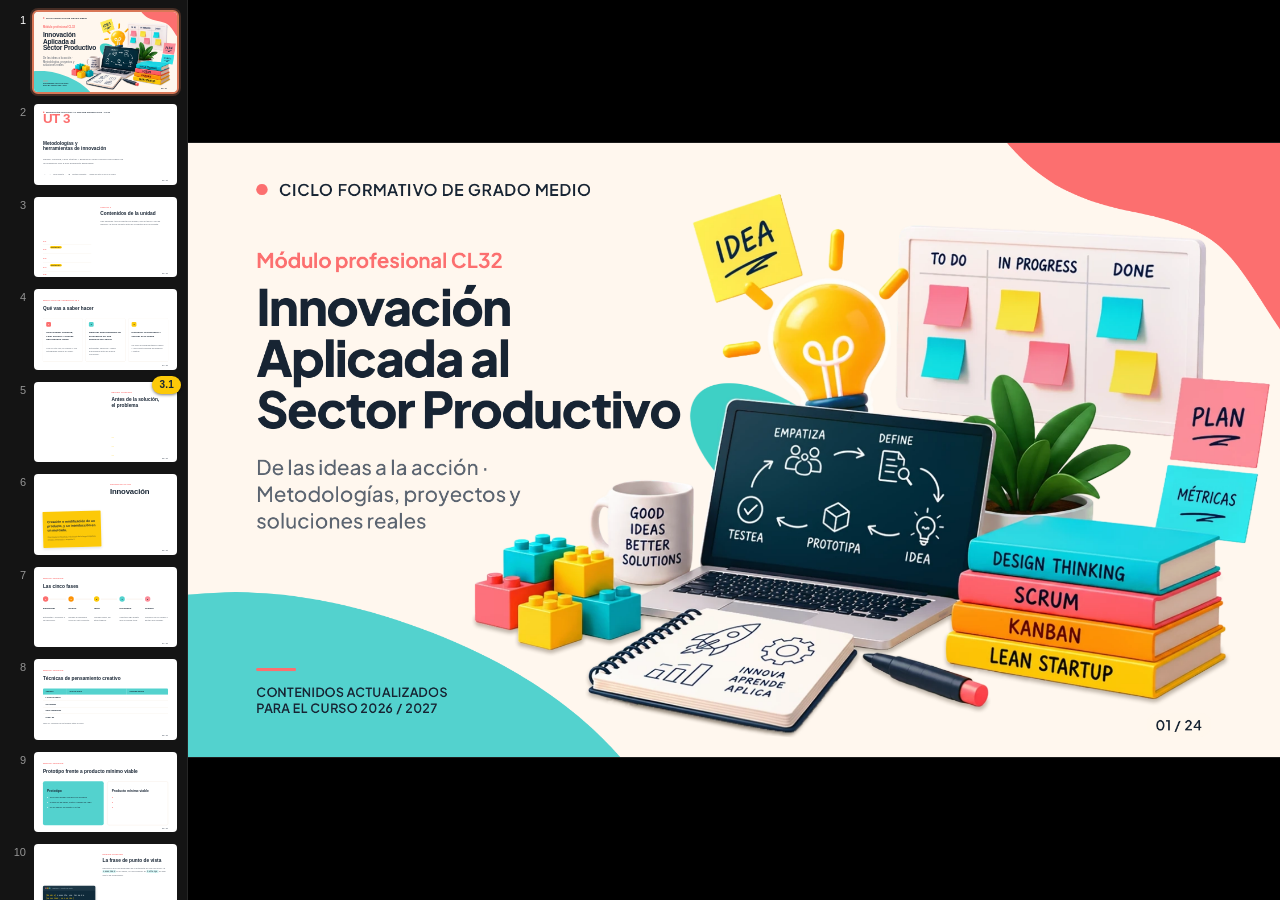
==== commit ac9a0694: "Eliminado el enlace a plantilla" ====
--- a/plantilla/index.html
+++ b/plantilla/index.html
@@ -22,7 +22,7 @@
       <span style="width:20px;height:20px;border-radius:50%;background:var(--coral);display:block"></span>
       <span style="font-size:var(--type-small);font-weight:600;letter-spacing:.04em;text-transform:uppercase;color:var(--navy)">Ciclo Formativo de Grado Medio</span>
     </div>
-    <p style="margin-top:84px;font-size:36px;font-weight:700;color:var(--coral)">Módulo profesional CL32</p>
+    <p style="margin-top:84px;font-size:36px;font-weight:700;color:var(--coral)"><a href="../" title="Volver al índice del módulo" style="color:inherit;text-decoration:none">Módulo profesional CL32</a></p>
     <h1 style="margin-top:14px;font-size:88px;font-weight:800;line-height:1.02;letter-spacing:-.03em;color:var(--navy)">Innovación<br>Aplicada al<br>Sector Productivo</h1>
     <p style="margin-top:36px;font-size:36px;line-height:1.3;font-weight:500;color:var(--muted);max-width:560px">De las ideas a la acción · Metodologías, proyectos y soluciones reales</p>
   </div>
@@ -38,6 +38,10 @@
   <span class="mancha arriba-dcha" style="width:640px;color:var(--coral)"></span>
   <span class="mancha abajo-izq" style="width:720px;color:var(--teal)"></span>
   <span class="mancha abajo-izq volteada" style="width:420px;color:var(--yellow)"></span>
+  <div style="position:absolute;left:var(--pad-x);top:var(--pad-top);display:flex;align-items:center;gap:20px">
+    <span style="width:20px;height:20px;border-radius:50%;background:var(--coral);display:block"></span>
+    <a href="../" title="Volver al índice del módulo" style="font-size:var(--type-small);font-weight:600;letter-spacing:.06em;text-transform:uppercase;color:var(--navy);text-decoration:none">Innovación Aplicada al Sector Productivo · CL32</a>
+  </div>
   <p style="position:relative;font-size:180px;font-weight:800;line-height:1;color:var(--coral);letter-spacing:-.04em">UT 3</p>
   <h1 style="position:relative;font-size:var(--type-title);font-weight:800;line-height:1.12;max-width:1200px;margin-top:24px;color:var(--navy);text-wrap:balance">Metodologías y herramientas de innovación</h1>
   <p style="position:relative;font-size:var(--type-body);color:var(--muted);margin-top:32px;max-width:1100px;line-height:1.4">Design Thinking, Lean Startup y Business Model Canvas para pasar de un problema real a una propuesta defendible.</p>
@@ -488,10 +492,10 @@
     <span style="font-size:var(--type-small);font-weight:600;letter-spacing:.06em;text-transform:uppercase;color:var(--navy)">Fin de la unidad 3</span>
   </div>
   <h1 style="font-size:var(--type-hero);font-weight:800;line-height:1.02;letter-spacing:-.02em;max-width:1400px;position:relative;color:var(--navy)">Dudas y preguntas</h1>
-  <div style="display:flex;gap:56px;font-size:var(--type-caption);color:var(--navy);font-weight:600;position:relative">
+  <div style="position:relative;display:flex;flex-direction:column;gap:40px"><div style="display:flex;gap:24px;flex-wrap:wrap"><a class="btn btn-primary" href="../" style="text-decoration:none;display:inline-flex;align-items:center;font-size:var(--type-caption);padding:16px 32px">Volver al índice del módulo</a><a class="btn btn-ghost" href="../ut04/" style="text-decoration:none;display:inline-flex;align-items:center;font-size:var(--type-caption);padding:16px 32px">Siguiente unidad: UT4 Análisis de casos y propuestas de innovación →</a></div><div style="display:flex;gap:56px;font-size:var(--type-caption);color:var(--navy);font-weight:600">
     <span>Próxima sesión: UT 4. Análisis de casos y propuestas de innovación</span>
     <span>Classroom · Materiales de la unidad</span>
-  </div>
+  </div></div>
 </section>
 
 </deck-stage>
--- a/assets/iasp.css
+++ b/assets/iasp.css
@@ -143,10 +143,16 @@
 }
 
 /* Píldora con el número de sección arriba a la derecha de cada diapositiva
-   de contenido (atributo data-seccion en el <section>). Las diapositivas las
-   posiciona deck-stage en absoluto, así que el pseudo-elemento se ancla a ellas. */
-deck-stage section[data-seccion]::after {
-  content: attr(data-seccion);
+   de contenido (atributo data-seccion en el <section>). La crea iasp.js como botón
+   y al pulsarla salta al índice de la unidad. En las secciones de práctica y prueba
+   (data-practica="Práctica" o "Prueba") se lee «1.3 · Práctica». Las diapositivas las
+   posiciona deck-stage en absoluto, así que el botón se ancla a ellas.
+   La regla sin prefijo oculta el botón en las miniaturas del carril (ahí la pastilla
+   la pinta el motor a partir de data-deck-section); la regla con prefijo, más específica,
+   solo alcanza el escenario. */
+section > .seccion-pill { display: none; }
+deck-stage section > .seccion-pill {
+  display: inline-block;
   white-space: nowrap;
   position: absolute;
   top: 40px;
@@ -160,13 +166,13 @@
   font-weight: 800;
   letter-spacing: .02em;
   line-height: 1.2;
-  pointer-events: none;
-}
-/* En las secciones de práctica y prueba la pastilla añade el tipo: data-practica="Práctica" o "Prueba"
-   en la <section>, y se lee «1.3 · Práctica». */
-deck-stage section[data-seccion][data-practica]::after {
-  content: attr(data-seccion) " · " attr(data-practica);
-}
+  border: 0;
+  font-family: inherit;
+  cursor: pointer;
+  transition: background .15s ease, transform .15s ease;
+}
+deck-stage section > .seccion-pill:hover { background: var(--teal); transform: translateY(-1px); }
+@media print { deck-stage section > .seccion-pill { background: var(--yellow); } }
 
 /* Las diapositivas de práctica y prueba (data-practica) van sobre fondo turquesa (--teal),
    para distinguirlas de la teoría también en el carril de miniaturas. Se consigue
@@ -183,7 +189,7 @@
 }
 section[data-practica] .pill,
 section[data-practica] .pill-mini,
-section[data-practica]::after { color: #172433; }
+section[data-practica] .seccion-pill { color: var(--navy); }
 
 
 /* Píldora de sección en el carril de miniaturas (la pinta deck-stage.js
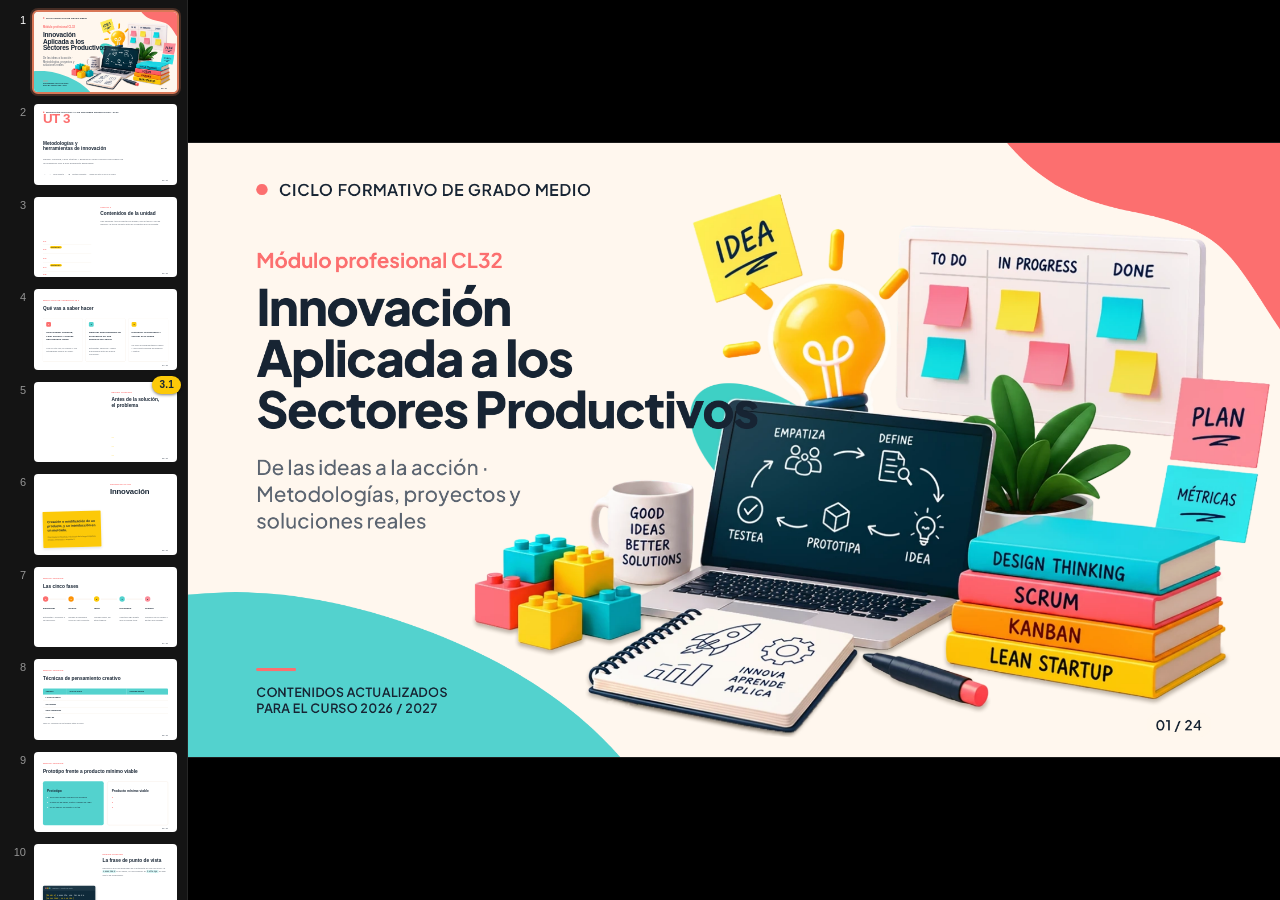
==== commit 227ef0f2: "Revisión de contenidos" ====
--- a/plantilla/index.html
+++ b/plantilla/index.html
@@ -3,7 +3,7 @@
 <head>
 <meta charset="utf-8">
 <meta name="viewport" content="width=device-width, initial-scale=1">
-<title>Plantilla · Innovación Aplicada al Sector Productivo</title>
+<title>Plantilla · Innovación Aplicada a los Sectores Productivos</title>
 <link rel="preconnect" href="https://fonts.googleapis.com">
 <link href="https://fonts.googleapis.com/css2?family=Plus+Jakarta+Sans:ital,wght@0,400;0,500;0,600;0,700;0,800;1,400;1,700&family=JetBrains+Mono:wght@400;600&display=swap" rel="stylesheet">
 <link rel="stylesheet" href="../assets/iasp.css">
@@ -23,7 +23,7 @@
       <span style="font-size:var(--type-small);font-weight:600;letter-spacing:.04em;text-transform:uppercase;color:var(--navy)">Ciclo Formativo de Grado Medio</span>
     </div>
     <p style="margin-top:84px;font-size:36px;font-weight:700;color:var(--coral)"><a href="../" title="Volver al índice del módulo" style="color:inherit;text-decoration:none">Módulo profesional CL32</a></p>
-    <h1 style="margin-top:14px;font-size:88px;font-weight:800;line-height:1.02;letter-spacing:-.03em;color:var(--navy)">Innovación<br>Aplicada al<br>Sector Productivo</h1>
+    <h1 style="margin-top:14px;font-size:88px;font-weight:800;line-height:1.02;letter-spacing:-.03em;color:var(--navy)">Innovación<br>Aplicada a los<br>Sectores Productivos</h1>
     <p style="margin-top:36px;font-size:36px;line-height:1.3;font-weight:500;color:var(--muted);max-width:560px">De las ideas a la acción · Metodologías, proyectos y soluciones reales</p>
   </div>
   <div style="position:absolute;left:var(--pad-x);bottom:72px;font-size:22px;font-weight:600;text-transform:uppercase;letter-spacing:.03em;line-height:1.3;color:var(--navy)">
@@ -40,7 +40,7 @@
   <span class="mancha abajo-izq volteada" style="width:420px;color:var(--yellow)"></span>
   <div style="position:absolute;left:var(--pad-x);top:var(--pad-top);display:flex;align-items:center;gap:20px">
     <span style="width:20px;height:20px;border-radius:50%;background:var(--coral);display:block"></span>
-    <a href="../" title="Volver al índice del módulo" style="font-size:var(--type-small);font-weight:600;letter-spacing:.06em;text-transform:uppercase;color:var(--navy);text-decoration:none">Innovación Aplicada al Sector Productivo · CL32</a>
+    <a href="../" title="Volver al índice del módulo" style="font-size:var(--type-small);font-weight:600;letter-spacing:.06em;text-transform:uppercase;color:var(--navy);text-decoration:none">Innovación Aplicada a los Sectores Productivos · CL32</a>
   </div>
   <p style="position:relative;font-size:180px;font-weight:800;line-height:1;color:var(--coral);letter-spacing:-.04em">UT 3</p>
   <h1 style="position:relative;font-size:var(--type-title);font-weight:800;line-height:1.12;max-width:1200px;margin-top:24px;color:var(--navy);text-wrap:balance">Metodologías y herramientas de innovación</h1>
@@ -420,7 +420,7 @@
   <span class="mancha arriba-dcha" style="width:360px;color:var(--teal)"></span>
   <span style="position:relative;font-size:200px;line-height:.6;color:var(--coral);font-weight:800">“</span>
   <p style="position:relative;font-size:var(--type-subtitle);font-weight:600;line-height:1.35;max-width:1500px;margin-top:40px;color:var(--navy);text-wrap:pretty">Se recomienda que el desarrollo de las clases sea principalmente práctico.</p>
-  <p style="position:relative;font-size:var(--type-small);color:var(--muted);margin-top:var(--gap-title)">ORDEN EDU/411/2025, de 15 de abril · Currículo del módulo Innovación Aplicada al Sector Productivo, orientaciones pedagógicas</p>
+  <p style="position:relative;font-size:var(--type-small);color:var(--muted);margin-top:var(--gap-title)">ORDEN EDU/411/2025, de 15 de abril · Currículo del módulo Innovación Aplicada a los Sectores Productivos, orientaciones pedagógicas</p>
 </section>
 
 <!-- 20 Ejercicio -->
--- a/assets/iasp.css
+++ b/assets/iasp.css
@@ -489,7 +489,9 @@
   place-items: center;
   transition: opacity .25s;
 }
-.foto:hover .credito, .foto:focus-within .credito { opacity: 1; transform: none; pointer-events: auto; }
+/* El crédito visible no bloquea el clic de ampliar sobre la foto; solo sus enlaces reciben el ratón. */
+.foto:hover .credito, .foto:focus-within .credito { opacity: 1; transform: none; pointer-events: none; }
+.foto:hover .credito a, .foto:focus-within .credito a { pointer-events: auto; }
 @media print { .foto .credito { opacity: 1; transform: none; } }
 
 /* Tarjeta con imagen de fondo, velo claro, título y botón de ampliar (taller de ideas) */
